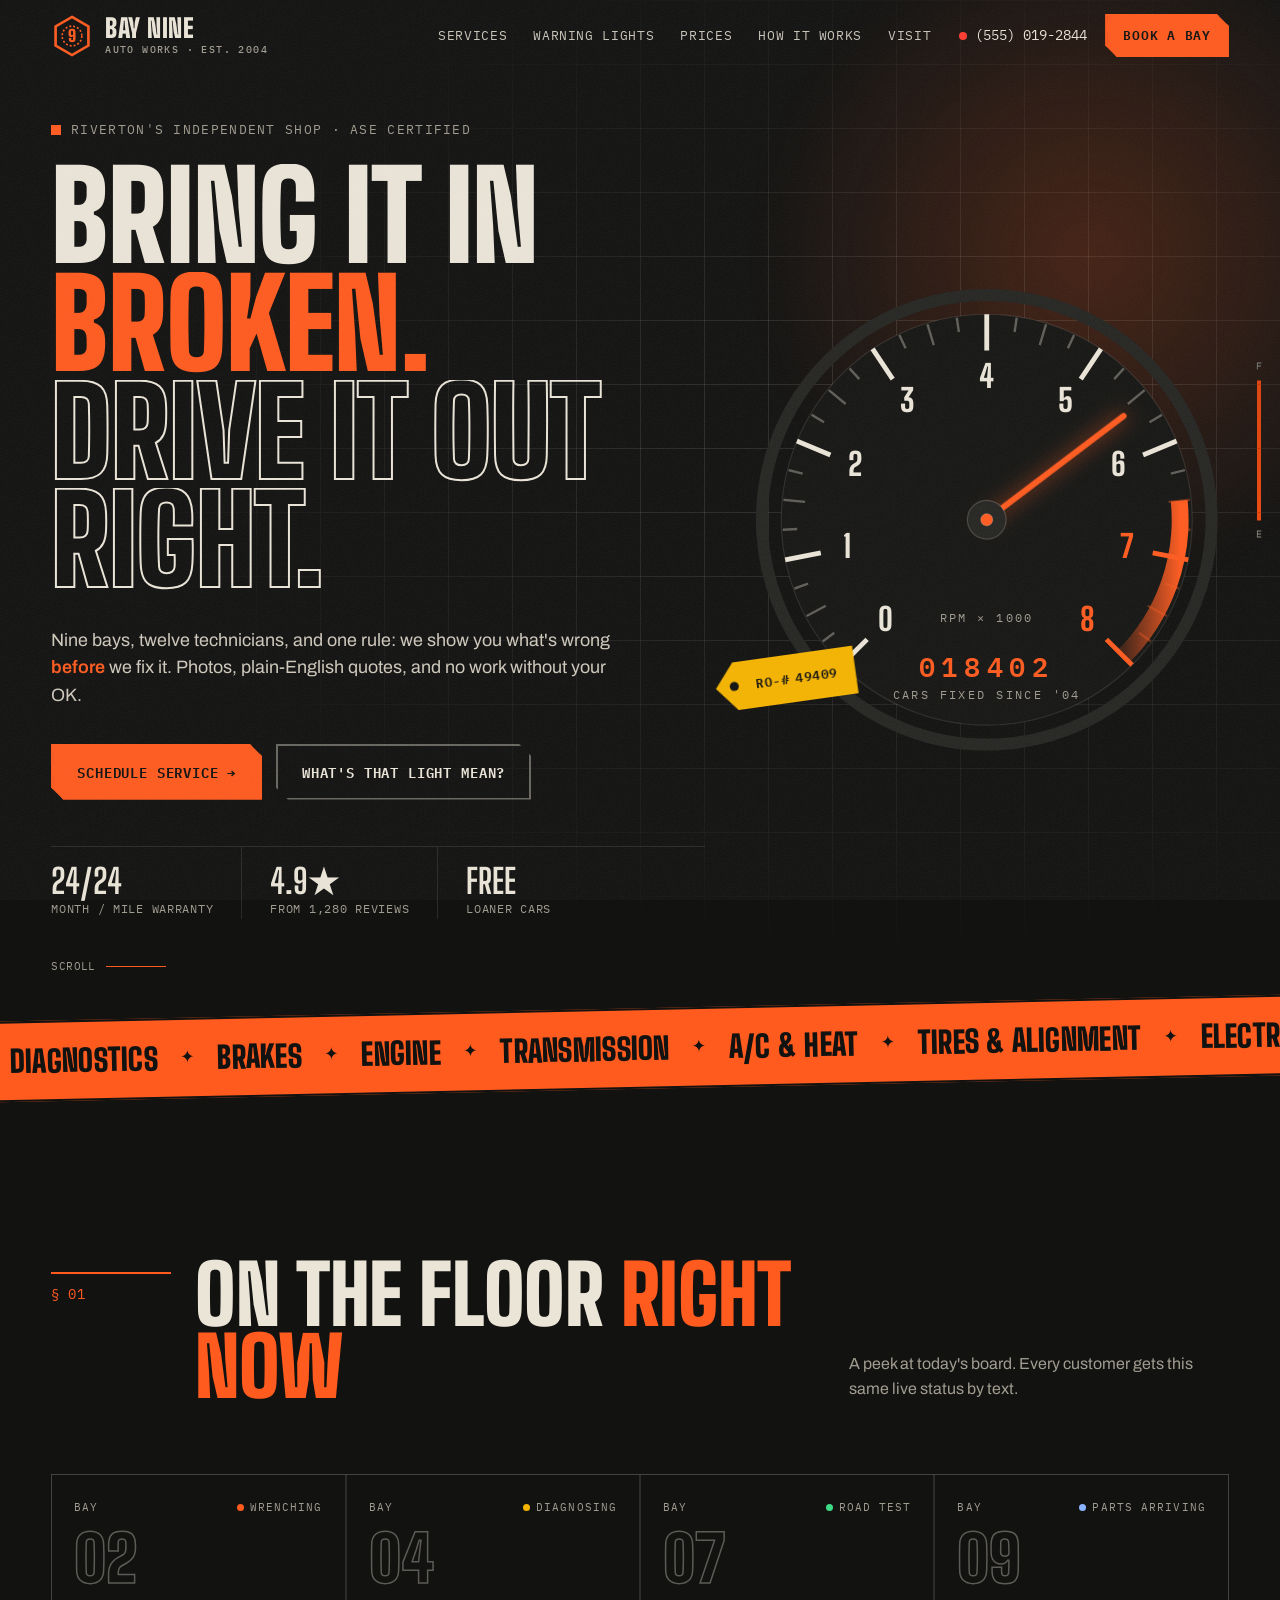
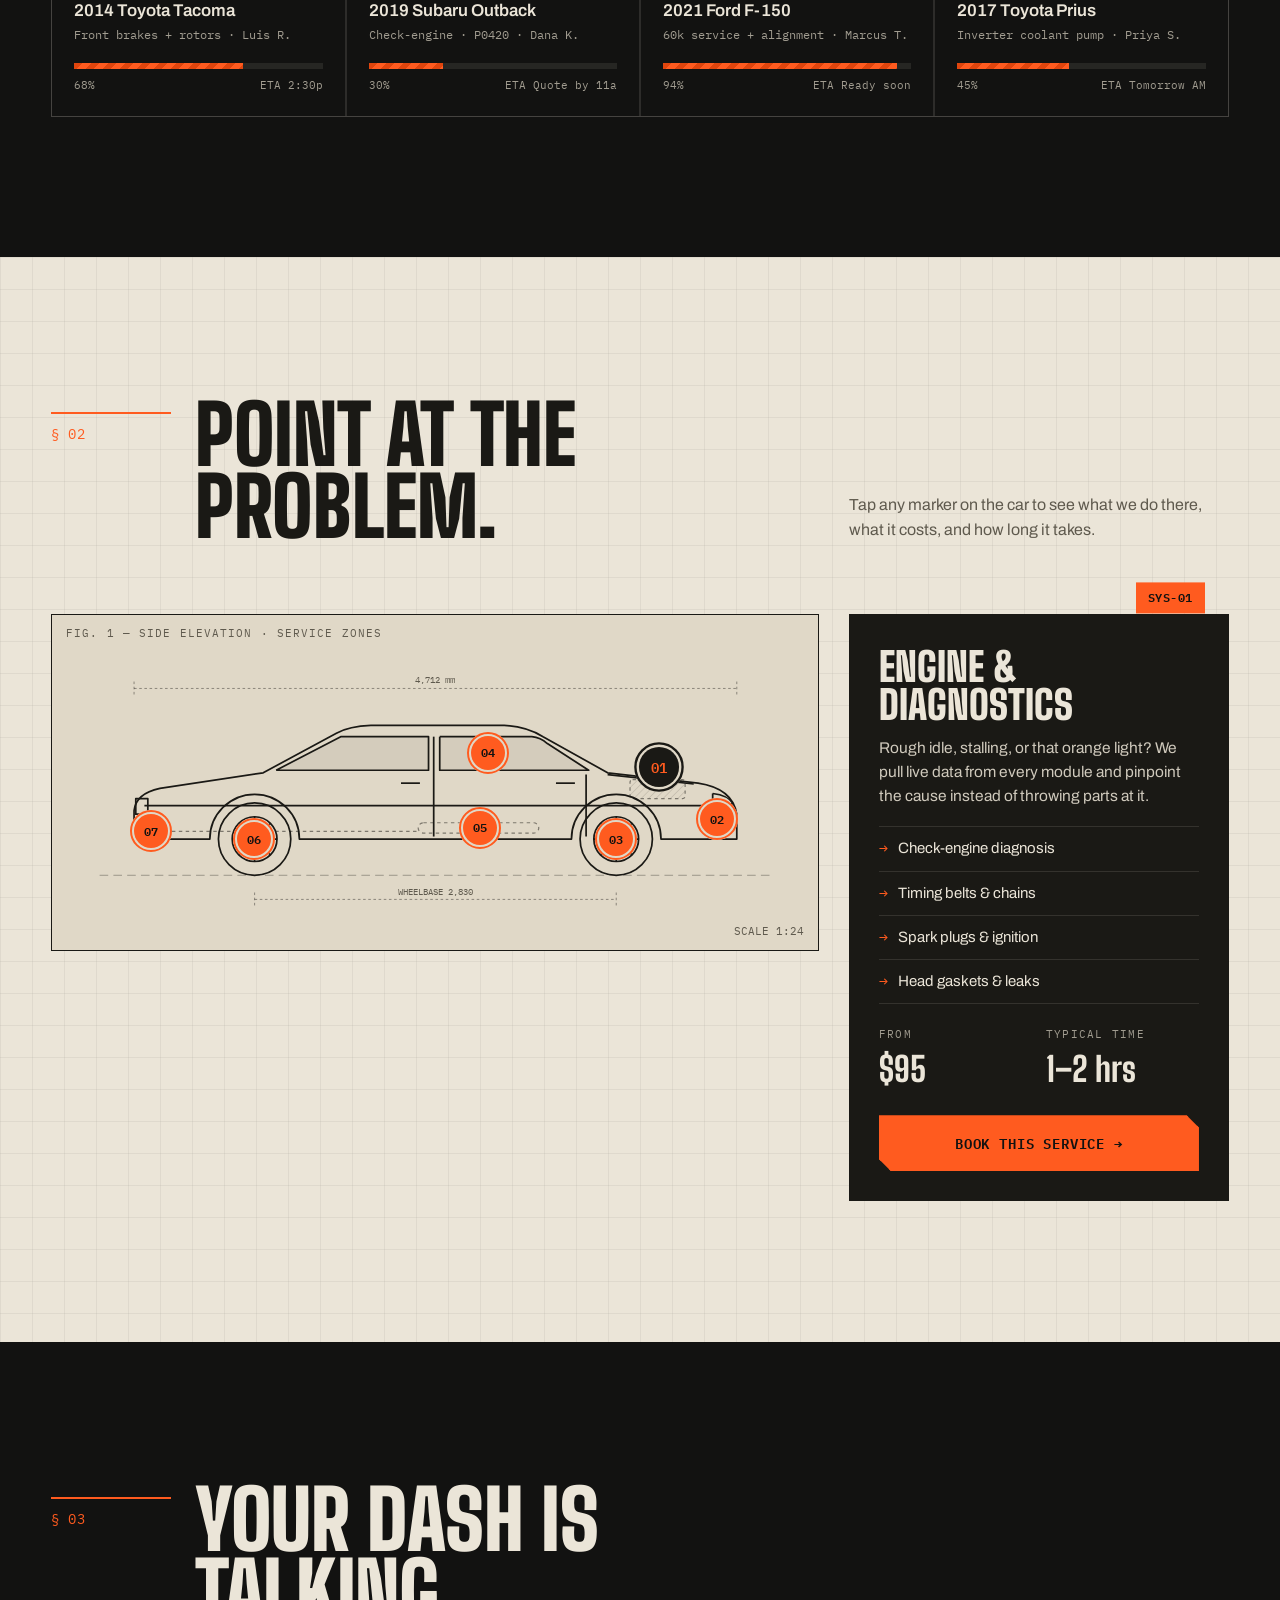
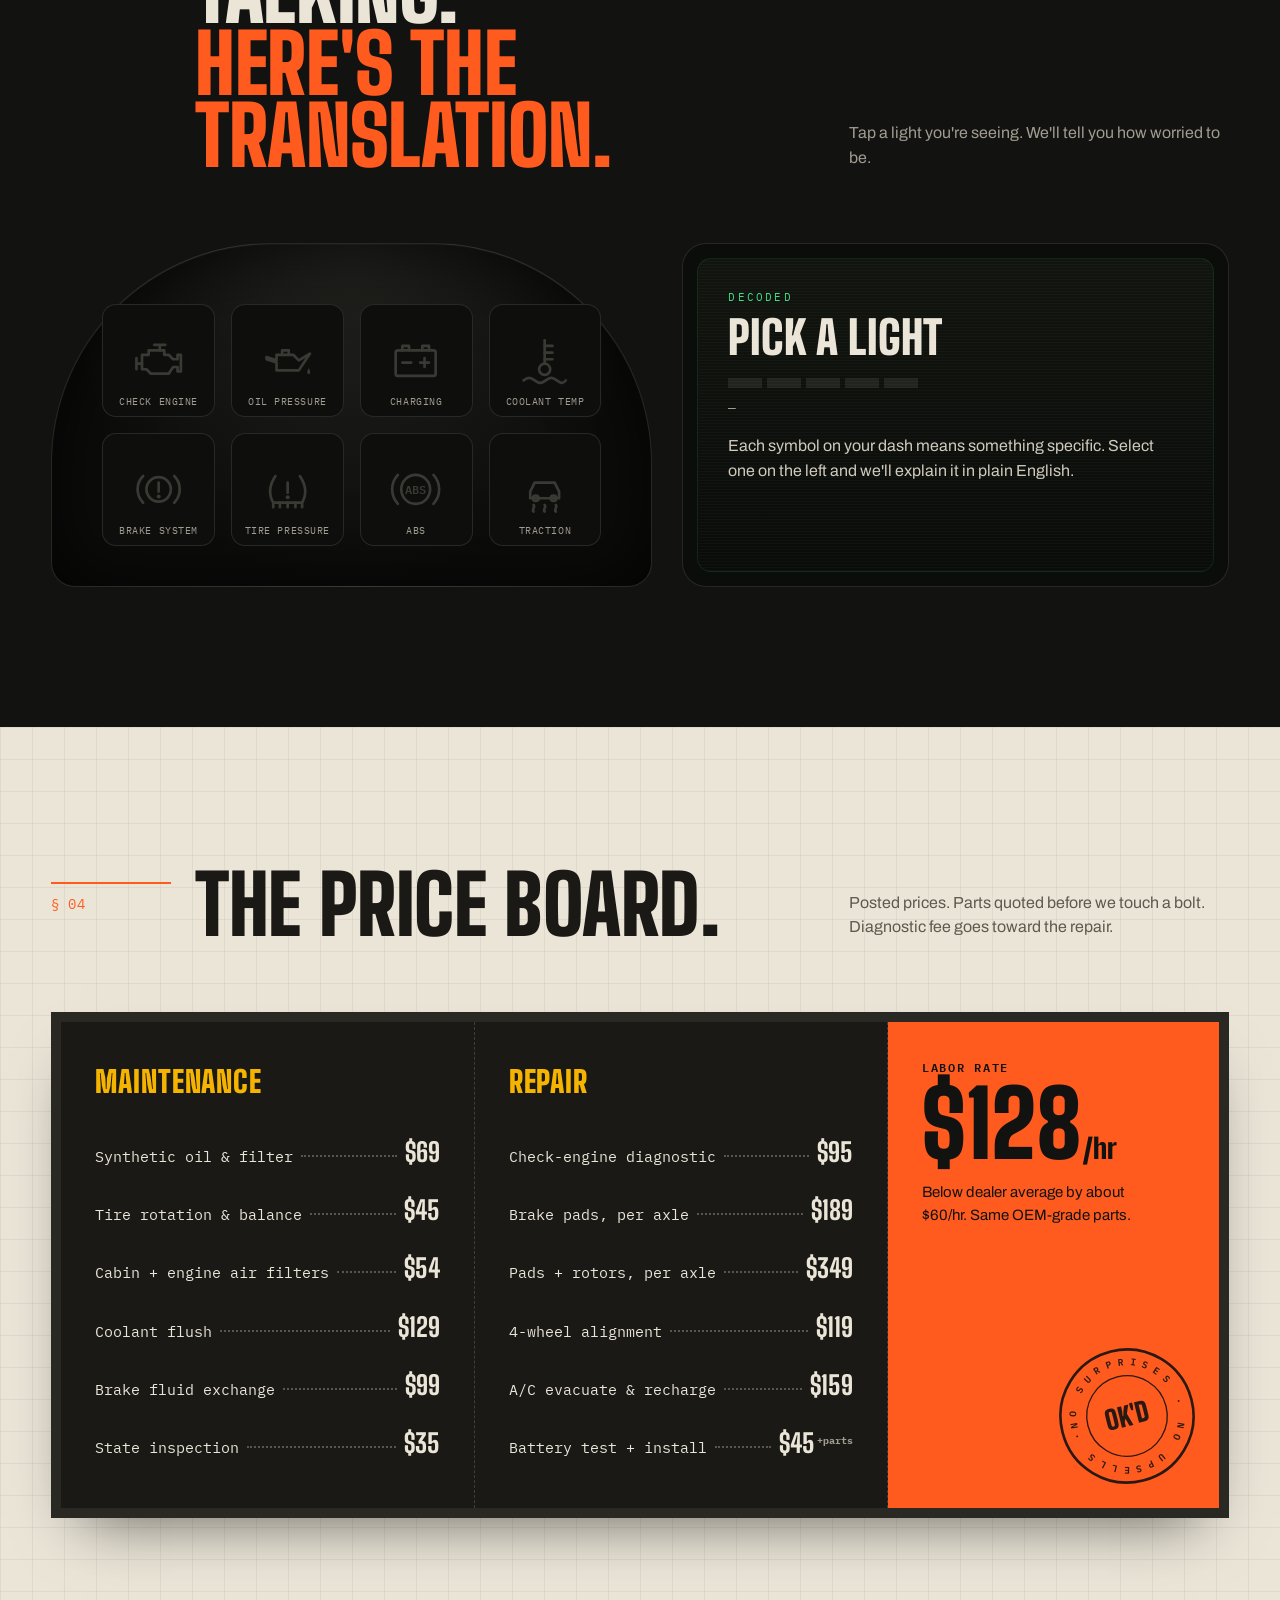
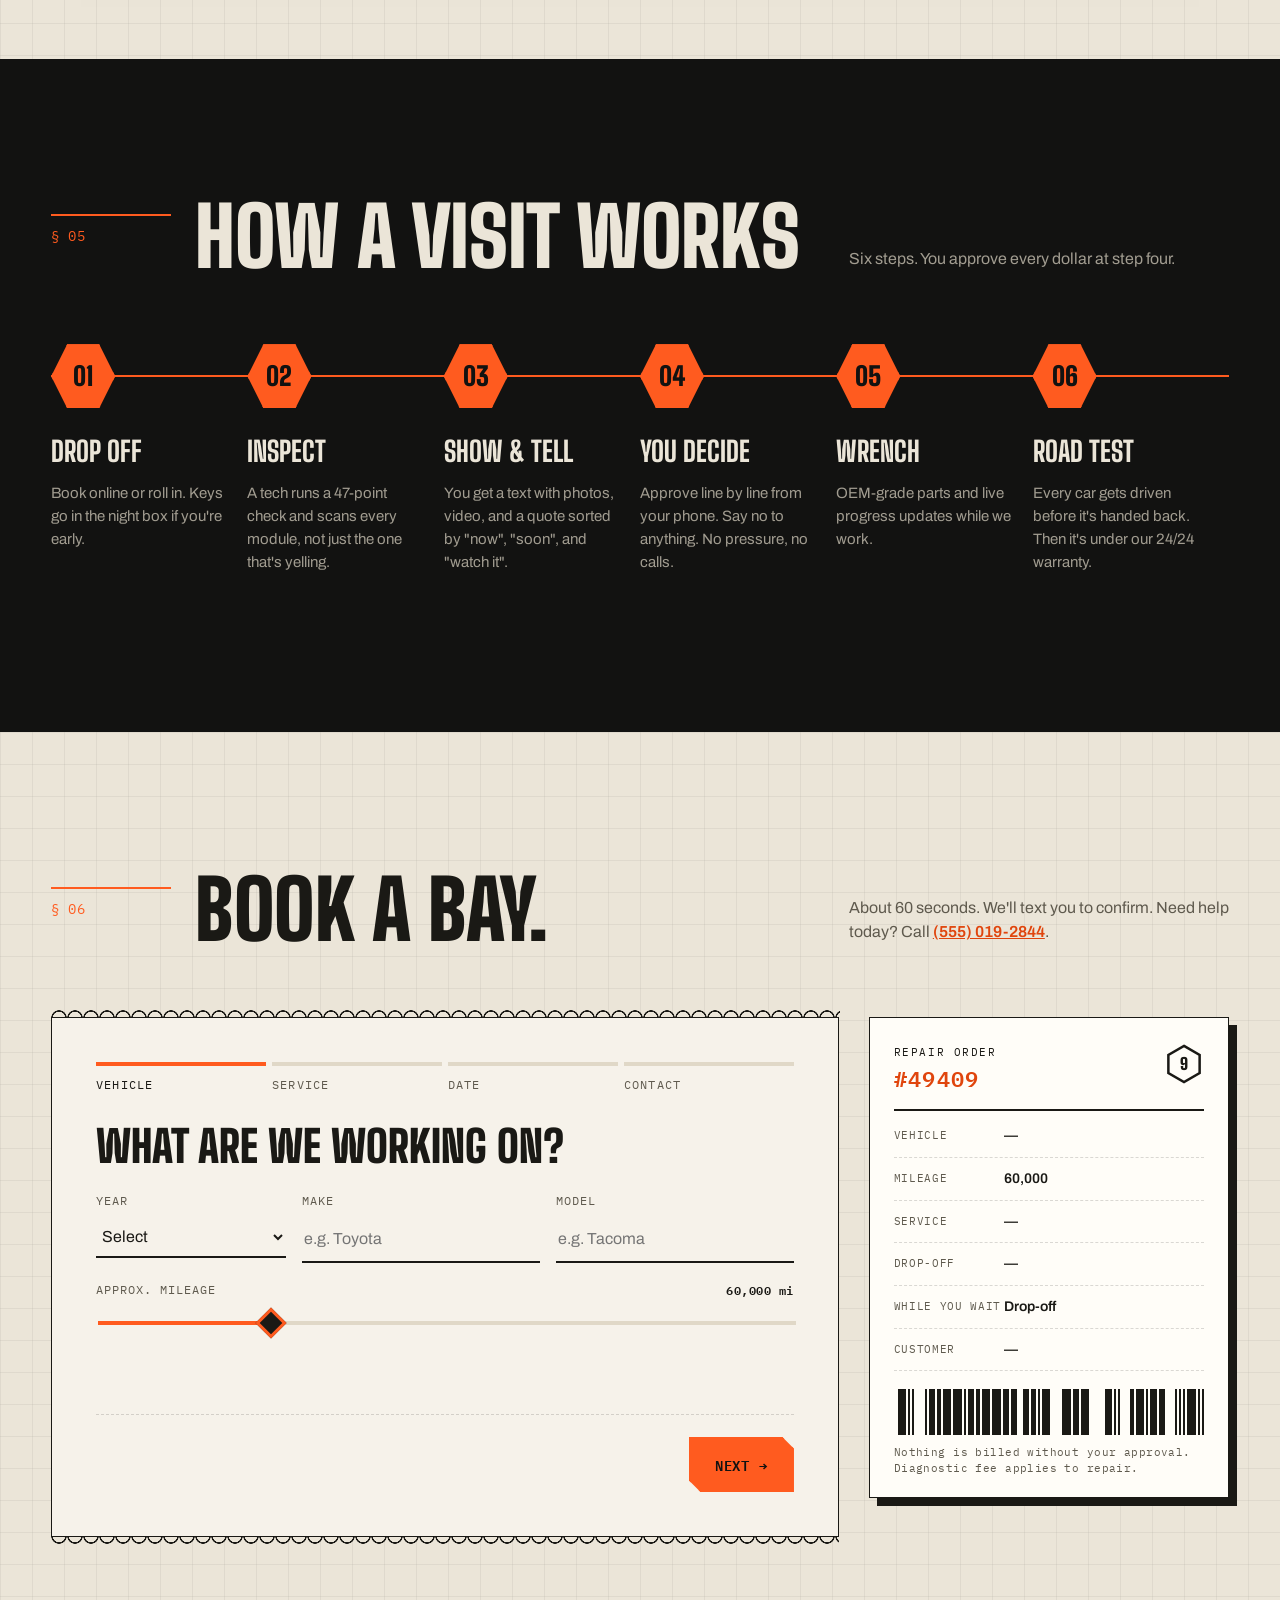
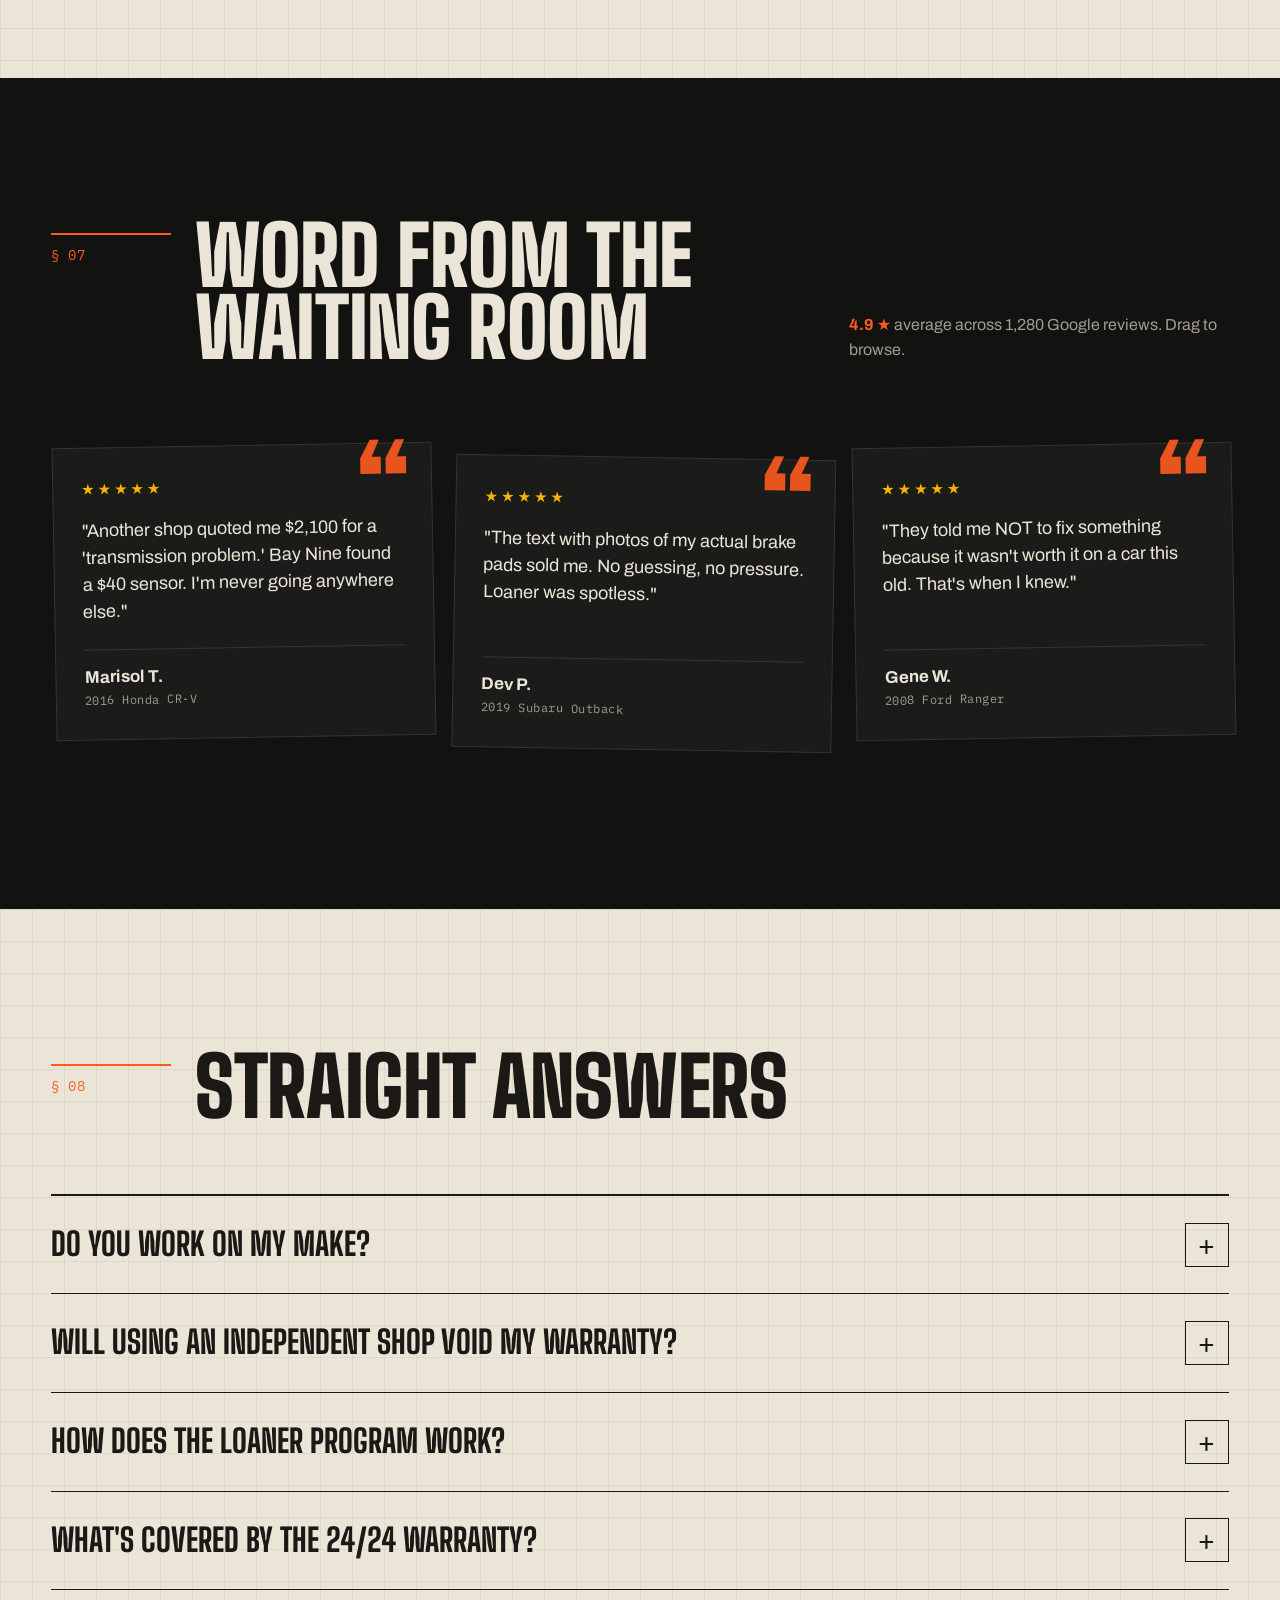
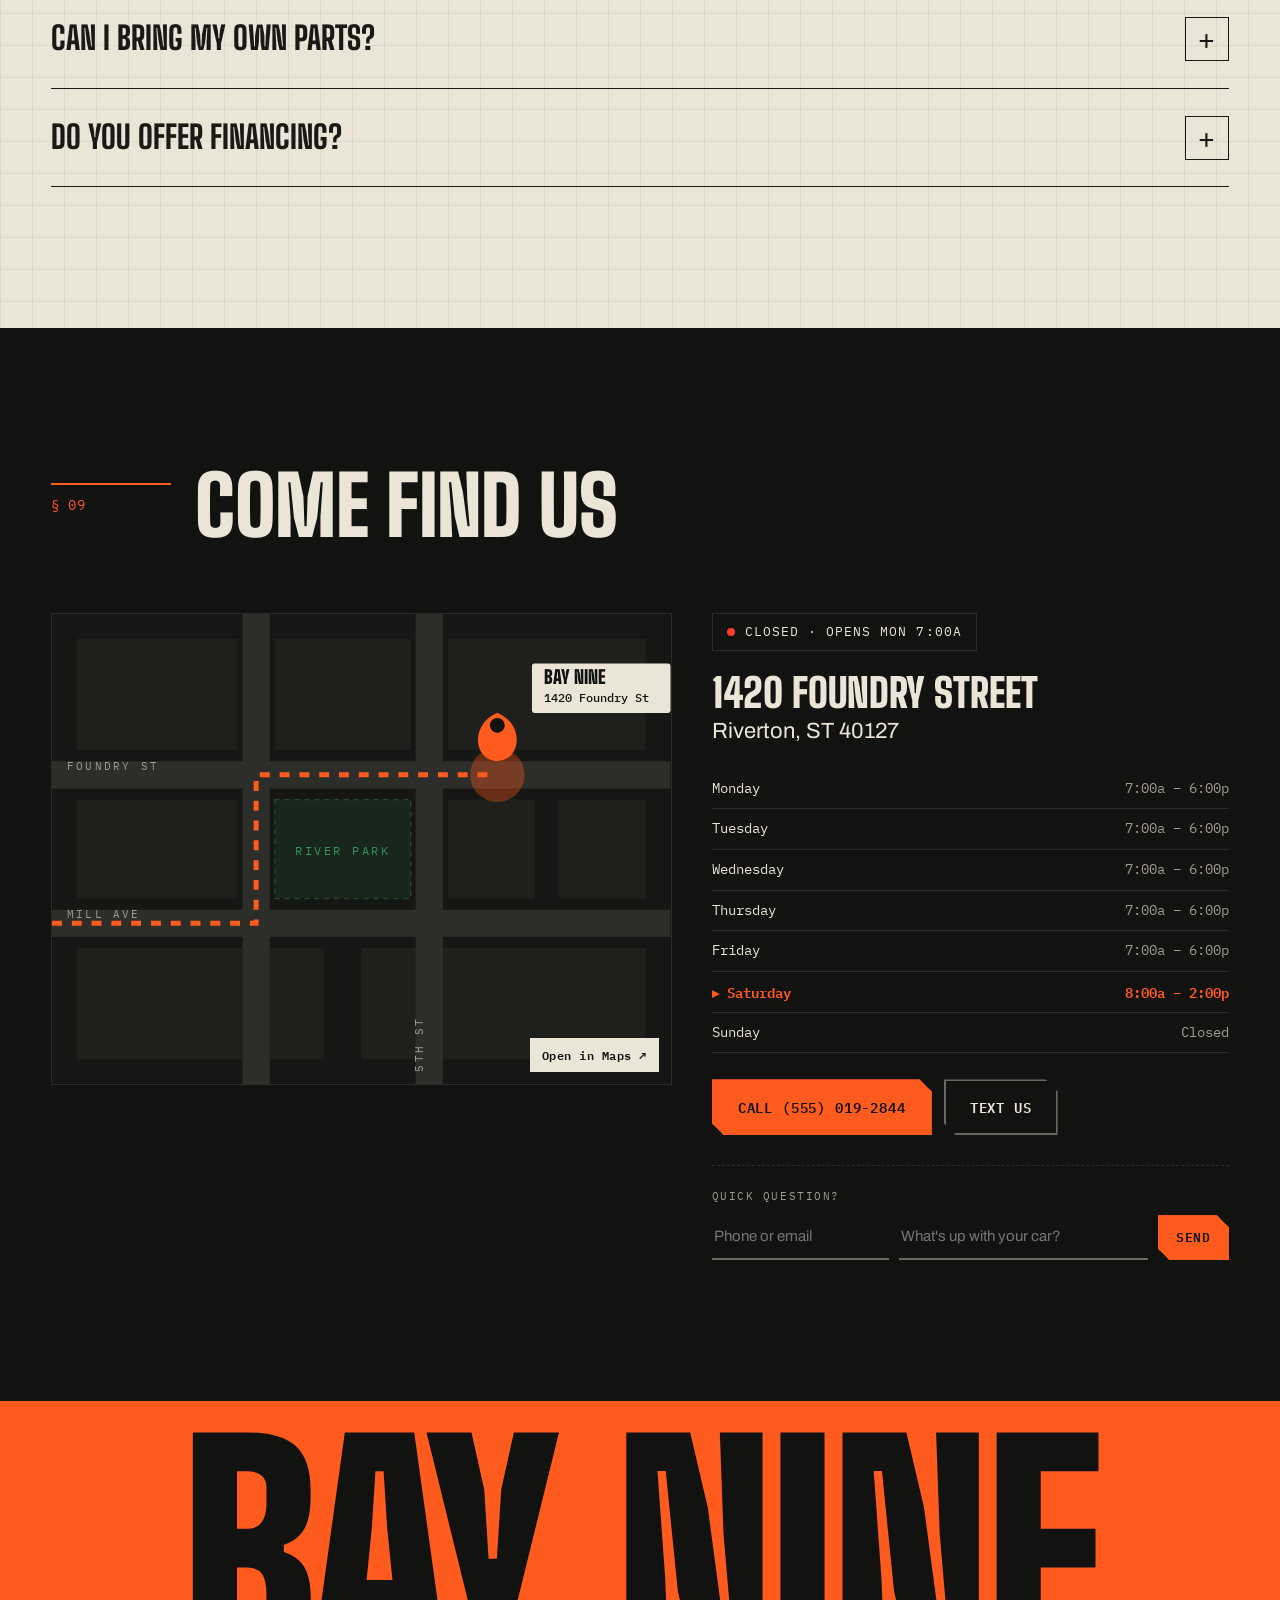
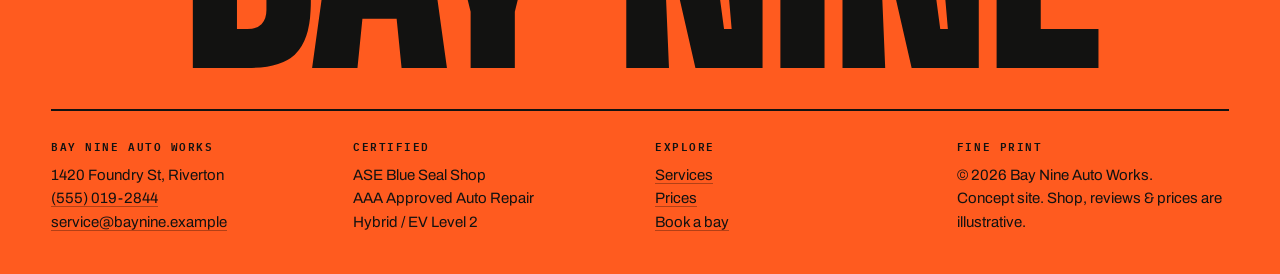
==== index.html @ 5b374200 "Build Bay Nine Auto Works concept site Single-page auto repair shop site with an animated tachometer" ====
<!doctype html>
<html lang="en">
<head>
  <meta charset="utf-8" />
  <meta name="viewport" content="width=device-width, initial-scale=1" />
  <title>Bay Nine Auto Works — Honest repair in Riverton</title>
  <meta name="description" content="Bay Nine Auto Works: independent, ASE-certified auto repair in Riverton. Diagnostics, brakes, engine, A/C, tires and more. Book online in under a minute." />
  <meta name="theme-color" content="#121211" />
  <link rel="icon" href="assets/favicon.svg" type="image/svg+xml" />
  <link rel="preconnect" href="https://fonts.googleapis.com" />
  <link rel="preconnect" href="https://fonts.gstatic.com" crossorigin />
  <link href="https://fonts.googleapis.com/css2?family=Big+Shoulders+Display:wght@500;700;800;900&family=IBM+Plex+Mono:wght@400;500;600&family=Archivo:wght@400;500;600;700&display=swap" rel="stylesheet" />
  <link rel="stylesheet" href="styles.css" />
</head>
<body>
  <a class="skip" href="#main">Skip to content</a>

  <!-- Scroll "fuel gauge" -->
  <div class="fuel" aria-hidden="true">
    <span class="fuel__f">F</span>
    <div class="fuel__track"><div class="fuel__fill"></div></div>
    <span class="fuel__e">E</span>
  </div>

  <!-- ============ HEADER ============ -->
  <header class="nav" id="top">
    <a href="#top" class="brand" aria-label="Bay Nine Auto Works home">
      <svg class="brand__nut" viewBox="0 0 64 64" aria-hidden="true">
        <polygon points="32,3 57,17.5 57,46.5 32,61 7,46.5 7,17.5" fill="none" stroke="currentColor" stroke-width="4"/>
        <circle cx="32" cy="32" r="15" fill="none" stroke="currentColor" stroke-width="2.5" stroke-dasharray="3 3"/>
        <text x="32" y="40.5" text-anchor="middle" font-family="Big Shoulders Display, sans-serif" font-weight="900" font-size="25" fill="currentColor">9</text>
      </svg>
      <span class="brand__word">Bay&nbsp;Nine<small>Auto Works · Est. 2004</small></span>
    </a>
    <nav class="nav__links" aria-label="Main">
      <a href="#services">Services</a>
      <a href="#decoder">Warning Lights</a>
      <a href="#prices">Prices</a>
      <a href="#process">How it works</a>
      <a href="#visit">Visit</a>
    </nav>
    <div class="nav__cta">
      <a class="nav__phone" href="tel:+15550192844"><span class="status-dot" data-open-dot></span>(555) 019-2844</a>
      <a class="btn btn--orange btn--sm" href="#book">Book a bay</a>
    </div>
    <button class="nav__burger" aria-label="Open menu" aria-expanded="false"><span></span><span></span></button>
  </header>

  <div class="drawer" hidden>
    <a href="#services">Services</a>
    <a href="#decoder">Warning Lights</a>
    <a href="#prices">Prices</a>
    <a href="#process">How it works</a>
    <a href="#reviews">Reviews</a>
    <a href="#visit">Visit</a>
    <a href="#book" class="drawer__book">Book a bay →</a>
  </div>

  <main id="main">
    <!-- ============ HERO ============ -->
    <section class="hero">
      <div class="hero__grid" aria-hidden="true"></div>
      <div class="hero__copy">
        <p class="eyebrow"><span class="blink"></span> Riverton's independent shop · ASE Certified</p>
        <h1 class="hero__title">
          <span class="line"><span class="word">Bring it in</span></span>
          <span class="line"><span class="word accent">broken.</span></span>
          <span class="line"><span class="word outline">Drive it out</span></span>
          <span class="line"><span class="word outline">right.</span></span>
        </h1>
        <p class="hero__lede">Nine bays, twelve technicians, and one rule: we show you what's wrong <em>before</em> we fix it. Photos, plain-English quotes, and no work without your OK.</p>
        <div class="hero__actions">
          <a href="#book" class="btn btn--orange">Schedule service <span class="btn__arrow">→</span></a>
          <a href="#decoder" class="btn btn--ghost">What's that light mean?</a>
        </div>
        <ul class="hero__creds">
          <li><strong>24/24</strong> month / mile warranty</li>
          <li><strong>4.9★</strong> from 1,280 reviews</li>
          <li><strong>Free</strong> loaner cars</li>
        </ul>
      </div>

      <div class="hero__gauge" aria-hidden="true">
        <svg viewBox="0 0 400 400" class="gauge">
          <defs>
            <linearGradient id="redzone" x1="0" x2="1">
              <stop offset="0" stop-color="#ff5b1f" stop-opacity=".2"/>
              <stop offset="1" stop-color="#ff5b1f"/>
            </linearGradient>
          </defs>
          <circle cx="200" cy="200" r="186" class="gauge__bezel"/>
          <circle cx="200" cy="200" r="170" class="gauge__face"/>
          <g class="gauge__ticks"></g>
          <path class="gauge__red" d=""/>
          <g class="gauge__nums"></g>
          <text x="200" y="285" text-anchor="middle" class="gauge__unit">RPM × 1000</text>
          <g class="gauge__needle">
            <line x1="200" y1="200" x2="200" y2="58"/>
            <circle cx="200" cy="200" r="16"/>
            <circle cx="200" cy="200" r="5" class="gauge__pin"/>
          </g>
          <text x="200" y="330" text-anchor="middle" class="gauge__odo" data-odo>000000</text>
          <text x="200" y="348" text-anchor="middle" class="gauge__unit">CARS FIXED SINCE '04</text>
        </svg>
        <div class="hero__tag">
          <span class="mono">RO-#</span><span class="mono" data-ro>48213</span>
          <span class="hero__tag-hole"></span>
        </div>
      </div>

      <div class="hero__scroll mono" aria-hidden="true">Scroll<span></span></div>
    </section>

    <!-- ============ TICKER ============ -->
    <div class="ticker" aria-hidden="true">
      <div class="ticker__track">
        <span>Diagnostics</span><i>✦</i><span>Brakes</span><i>✦</i><span>Engine</span><i>✦</i><span>Transmission</span><i>✦</i><span>A/C &amp; Heat</span><i>✦</i><span>Tires &amp; Alignment</span><i>✦</i><span>Electrical</span><i>✦</i><span>Hybrids &amp; EVs</span><i>✦</i><span>State Inspection</span><i>✦</i><span>Fleet</span><i>✦</i>
        <span>Diagnostics</span><i>✦</i><span>Brakes</span><i>✦</i><span>Engine</span><i>✦</i><span>Transmission</span><i>✦</i><span>A/C &amp; Heat</span><i>✦</i><span>Tires &amp; Alignment</span><i>✦</i><span>Electrical</span><i>✦</i><span>Hybrids &amp; EVs</span><i>✦</i><span>State Inspection</span><i>✦</i><span>Fleet</span><i>✦</i>
      </div>
    </div>

    <!-- ============ SHOP FLOOR (live bays) ============ -->
    <section class="floor section section--dark">
      <div class="section__head">
        <p class="section__num mono">§ 01</p>
        <h2 class="section__title">On the floor <span class="accent">right now</span></h2>
        <p class="section__note">A peek at today's board. Every customer gets this same live status by text.</p>
      </div>
      <div class="bays" data-bays></div>
    </section>

    <!-- ============ SERVICES / CAR EXPLORER ============ -->
    <section class="services section section--paper" id="services">
      <div class="section__head">
        <p class="section__num mono">§ 02</p>
        <h2 class="section__title">Point at the problem.</h2>
        <p class="section__note">Tap any marker on the car to see what we do there, what it costs, and how long it takes.</p>
      </div>

      <div class="explorer">
        <div class="explorer__stage">
          <svg class="car" viewBox="0 0 800 300" role="img" aria-label="Diagram of a car with service areas">
            <defs>
              <pattern id="hatch" width="6" height="6" patternUnits="userSpaceOnUse" patternTransform="rotate(45)">
                <line x1="0" y1="0" x2="0" y2="6" stroke="currentColor" stroke-width="1" opacity=".25"/>
              </pattern>
            </defs>
            <!-- dimension lines -->
            <g class="car__dims">
              <line x1="50" y1="40" x2="750" y2="40"/>
              <line x1="50" y1="32" x2="50" y2="48"/>
              <line x1="750" y1="32" x2="750" y2="48"/>
              <text x="400" y="34" text-anchor="middle">4,712 mm</text>
              <line x1="190" y1="285" x2="610" y2="285"/>
              <line x1="190" y1="277" x2="190" y2="293"/>
              <line x1="610" y1="277" x2="610" y2="293"/>
              <text x="400" y="280" text-anchor="middle">WHEELBASE 2,830</text>
            </g>
            <line class="car__ground" x1="10" y1="257" x2="790" y2="257"/>
            <g class="car__body draw">
              <path d="M50,215 L50,182 Q52,162 80,156 L200,138 L285,92 Q300,84 325,83 L480,83 Q505,84 525,96 L600,138 L705,150 Q745,156 750,186 L750,215 L662,215 A52,52 0 0 0 558,215 L242,215 A52,52 0 0 0 138,215 Z"/>
              <path d="M215,135 L290,96 L392,96 L392,135 Z" class="glass"/>
              <path d="M405,96 L512,96 Q522,97 530,104 L578,135 L405,135 Z" class="glass"/>
              <line x1="398" y1="96" x2="398" y2="212"/>
              <line x1="575" y1="140" x2="575" y2="212"/>
              <path d="M62,176 L745,176"/>
              <path d="M360,150 L382,150"/>
              <path d="M540,150 L562,150"/>
              <path d="M722,162 Q740,164 746,174 L722,174 Z"/>
              <rect x="52" y="168" width="14" height="18"/>
              <path d="M600,140 L700,151"/>
            </g>
            <g class="car__wheel draw" data-wheel>
              <circle cx="190" cy="215" r="42"/>
              <circle cx="190" cy="215" r="26"/>
              <circle cx="190" cy="215" r="7"/>
              <g class="spokes"><line x1="190" y1="189" x2="190" y2="241"/><line x1="164" y1="215" x2="216" y2="215"/><line x1="172" y1="197" x2="208" y2="233"/><line x1="208" y1="197" x2="172" y2="233"/></g>
            </g>
            <g class="car__wheel draw" data-wheel>
              <circle cx="610" cy="215" r="42"/>
              <circle cx="610" cy="215" r="26"/>
              <circle cx="610" cy="215" r="7"/>
              <g class="spokes"><line x1="610" y1="189" x2="610" y2="241"/><line x1="584" y1="215" x2="636" y2="215"/><line x1="592" y1="197" x2="628" y2="233"/><line x1="628" y1="197" x2="592" y2="233"/></g>
            </g>
            <!-- ghost internals -->
            <g class="car__ghost">
              <rect x="626" y="146" width="64" height="22" rx="3" fill="url(#hatch)"/>
              <rect x="380" y="196" width="140" height="12" rx="6"/>
              <path d="M70,206 L380,206"/>
            </g>
          </svg>
          <div class="hotspots" data-hotspots></div>
        </div>

        <aside class="explorer__panel" aria-live="polite">
          <div class="panel__tab mono" data-p-code>SYS-01</div>
          <h3 class="panel__title" data-p-title>Engine &amp; Diagnostics</h3>
          <p class="panel__desc" data-p-desc></p>
          <ul class="panel__list" data-p-list></ul>
          <div class="panel__meta">
            <div><span class="mono">FROM</span><strong data-p-price>$95</strong></div>
            <div><span class="mono">TYPICAL TIME</span><strong data-p-time>1–2 hrs</strong></div>
          </div>
          <button class="btn btn--orange btn--block" data-p-book>Book this service →</button>
        </aside>
      </div>
    </section>

    <!-- ============ WARNING LIGHT DECODER ============ -->
    <section class="decoder section section--dark" id="decoder">
      <div class="section__head">
        <p class="section__num mono">§ 03</p>
        <h2 class="section__title">Your dash is talking.<br/><span class="accent">Here's the translation.</span></h2>
        <p class="section__note">Tap a light you're seeing. We'll tell you how worried to be.</p>
      </div>

      <div class="dash">
        <div class="dash__cluster" role="tablist" aria-label="Dashboard warning lights" data-lights></div>
        <div class="dash__readout">
          <div class="readout__screen">
            <p class="mono readout__label">DECODED</p>
            <h3 class="readout__title" data-l-title>Pick a light</h3>
            <div class="severity" data-l-sev>
              <span></span><span></span><span></span><span></span><span></span>
            </div>
            <p class="readout__verdict mono" data-l-verdict>—</p>
            <p class="readout__body" data-l-body>Each symbol on your dash means something specific. Select one on the left and we'll explain it in plain English.</p>
            <a href="#book" class="btn btn--orange btn--sm" data-l-cta hidden>Get it checked →</a>
          </div>
        </div>
      </div>
    </section>

    <!-- ============ PRICE BOARD ============ -->
    <section class="prices section section--paper" id="prices">
      <div class="section__head">
        <p class="section__num mono">§ 04</p>
        <h2 class="section__title">The price board.</h2>
        <p class="section__note">Posted prices. Parts quoted before we touch a bolt. Diagnostic fee goes toward the repair.</p>
      </div>

      <div class="board">
        <div class="board__col">
          <h3 class="board__heading">Maintenance</h3>
          <dl>
            <div><dt>Synthetic oil &amp; filter</dt><dd>$69</dd></div>
            <div><dt>Tire rotation &amp; balance</dt><dd>$45</dd></div>
            <div><dt>Cabin + engine air filters</dt><dd>$54</dd></div>
            <div><dt>Coolant flush</dt><dd>$129</dd></div>
            <div><dt>Brake fluid exchange</dt><dd>$99</dd></div>
            <div><dt>State inspection</dt><dd>$35</dd></div>
          </dl>
        </div>
        <div class="board__col">
          <h3 class="board__heading">Repair</h3>
          <dl>
            <div><dt>Check-engine diagnostic</dt><dd>$95</dd></div>
            <div><dt>Brake pads, per axle</dt><dd>$189</dd></div>
            <div><dt>Pads + rotors, per axle</dt><dd>$349</dd></div>
            <div><dt>4-wheel alignment</dt><dd>$119</dd></div>
            <div><dt>A/C evacuate &amp; recharge</dt><dd>$159</dd></div>
            <div><dt>Battery test + install</dt><dd>$45<sup>+parts</sup></dd></div>
          </dl>
        </div>
        <div class="board__note">
          <p class="mono">LABOR RATE</p>
          <p class="board__big">$128<small>/hr</small></p>
          <p>Below dealer average by about $60/hr. Same OEM-grade parts.</p>
          <svg class="stamp" viewBox="0 0 160 160" aria-hidden="true">
            <defs><path id="circ" d="M80,80 m-58,0 a58,58 0 1,1 116,0 a58,58 0 1,1 -116,0"/></defs>
            <circle cx="80" cy="80" r="76" fill="none" stroke="currentColor" stroke-width="3"/>
            <circle cx="80" cy="80" r="46" fill="none" stroke="currentColor" stroke-width="1.5"/>
            <g class="stamp__ring"><text font-family="IBM Plex Mono, monospace" font-size="11" font-weight="600" letter-spacing="1.6" fill="currentColor"><textPath href="#circ" textLength="360">NO SURPRISES · NO UPSELLS · </textPath></text></g>
            <text x="80" y="91" text-anchor="middle" font-family="Big Shoulders Display, sans-serif" font-weight="900" font-size="30" fill="currentColor">OK'D</text>
          </svg>
        </div>
      </div>
    </section>

    <!-- ============ PROCESS ============ -->
    <section class="process section section--dark" id="process">
      <div class="section__head">
        <p class="section__num mono">§ 05</p>
        <h2 class="section__title">How a visit works</h2>
        <p class="section__note">Six steps. You approve every dollar at step four.</p>
      </div>
      <ol class="steps">
        <li class="step"><span class="step__n">01</span><h3>Drop off</h3><p>Book online or roll in. Keys go in the night box if you're early.</p></li>
        <li class="step"><span class="step__n">02</span><h3>Inspect</h3><p>A tech runs a 47-point check and scans every module, not just the one that's yelling.</p></li>
        <li class="step"><span class="step__n">03</span><h3>Show &amp; tell</h3><p>You get a text with photos, video, and a quote sorted by "now", "soon", and "watch it".</p></li>
        <li class="step"><span class="step__n">04</span><h3>You decide</h3><p>Approve line by line from your phone. Say no to anything. No pressure, no calls.</p></li>
        <li class="step"><span class="step__n">05</span><h3>Wrench</h3><p>OEM-grade parts and live progress updates while we work.</p></li>
        <li class="step"><span class="step__n">06</span><h3>Road test</h3><p>Every car gets driven before it's handed back. Then it's under our 24/24 warranty.</p></li>
      </ol>
    </section>

    <!-- ============ BOOKING ============ -->
    <section class="book section section--paper" id="book">
      <div class="section__head">
        <p class="section__num mono">§ 06</p>
        <h2 class="section__title">Book a bay.</h2>
        <p class="section__note">About 60 seconds. We'll text you to confirm. Need help today? Call <a href="tel:+15550192844">(555) 019-2844</a>.</p>
      </div>

      <div class="booking">
        <form class="ticket" novalidate data-form>
          <div class="ticket__progress" aria-hidden="true">
            <span class="is-active">Vehicle</span><span>Service</span><span>Date</span><span>Contact</span>
          </div>

          <!-- STEP 1 -->
          <fieldset class="step-pane is-active" data-step="0">
            <legend>What are we working on?</legend>
            <div class="row row--3">
              <label class="field"><span>Year</span>
                <select name="year" required data-years><option value="">Select</option></select>
              </label>
              <label class="field"><span>Make</span>
                <input name="make" list="makes" placeholder="e.g. Toyota" required autocomplete="off"/>
                <datalist id="makes">
                  <option>Acura</option><option>Audi</option><option>BMW</option><option>Chevrolet</option><option>Dodge</option><option>Ford</option><option>GMC</option><option>Honda</option><option>Hyundai</option><option>Jeep</option><option>Kia</option><option>Lexus</option><option>Mazda</option><option>Mercedes-Benz</option><option>Nissan</option><option>Ram</option><option>Subaru</option><option>Tesla</option><option>Toyota</option><option>Volkswagen</option><option>Volvo</option>
                </datalist>
              </label>
              <label class="field"><span>Model</span>
                <input name="model" placeholder="e.g. Tacoma" required/>
              </label>
            </div>
            <label class="field"><span>Approx. mileage <em class="mono" data-miles-out>60,000 mi</em></span>
              <input type="range" name="miles" min="0" max="250000" step="5000" value="60000" data-miles/>
            </label>
          </fieldset>

          <!-- STEP 2 -->
          <fieldset class="step-pane" data-step="1">
            <legend>What does it need?</legend>
            <div class="chips" data-chips>
              <label><input type="checkbox" name="svc" value="Oil change"/><span>Oil change</span></label>
              <label><input type="checkbox" name="svc" value="Check-engine light"/><span>Check-engine light</span></label>
              <label><input type="checkbox" name="svc" value="Brakes"/><span>Brakes</span></label>
              <label><input type="checkbox" name="svc" value="Tires & alignment"/><span>Tires &amp; alignment</span></label>
              <label><input type="checkbox" name="svc" value="A/C & heat"/><span>A/C &amp; heat</span></label>
              <label><input type="checkbox" name="svc" value="Battery & electrical"/><span>Battery &amp; electrical</span></label>
              <label><input type="checkbox" name="svc" value="Transmission"/><span>Transmission</span></label>
              <label><input type="checkbox" name="svc" value="Exhaust"/><span>Exhaust</span></label>
              <label><input type="checkbox" name="svc" value="State inspection"/><span>State inspection</span></label>
              <label><input type="checkbox" name="svc" value="Something's off"/><span>Not sure, something's off</span></label>
            </div>
            <label class="field"><span>Describe it (noises, smells, when it happens)</span>
              <textarea name="notes" rows="3" placeholder="Grinding noise from front left when braking, mostly in the morning…"></textarea>
            </label>
          </fieldset>

          <!-- STEP 3 -->
          <fieldset class="step-pane" data-step="2">
            <legend>Pick a drop-off time</legend>
            <div class="sched">
              <div class="cal">
                <div class="cal__head">
                  <button type="button" class="cal__nav" data-cal-prev aria-label="Previous month">‹</button>
                  <strong data-cal-label></strong>
                  <button type="button" class="cal__nav" data-cal-next aria-label="Next month">›</button>
                </div>
                <div class="cal__dow mono"><span>S</span><span>M</span><span>T</span><span>W</span><span>T</span><span>F</span><span>S</span></div>
                <div class="cal__grid" data-cal-grid></div>
              </div>
              <div class="slots">
                <p class="mono slots__label" data-slot-label>Select a date</p>
                <div class="slots__grid" data-slots></div>
                <div class="toggle-row">
                  <label class="toggle"><input type="radio" name="stay" value="Waiting" /><span>I'll wait (lounge + Wi-Fi)</span></label>
                  <label class="toggle"><input type="radio" name="stay" value="Drop-off" checked /><span>Drop-off</span></label>
                  <label class="toggle"><input type="radio" name="stay" value="Loaner" /><span>Need a loaner</span></label>
                </div>
              </div>
            </div>
          </fieldset>

          <!-- STEP 4 -->
          <fieldset class="step-pane" data-step="3">
            <legend>Where do we send updates?</legend>
            <div class="row row--2">
              <label class="field"><span>Full name</span><input name="name" required autocomplete="name"/></label>
              <label class="field"><span>Mobile</span><input name="phone" type="tel" required autocomplete="tel" placeholder="(555) 555-5555"/></label>
            </div>
            <label class="field"><span>Email <em>(optional)</em></span><input name="email" type="email" autocomplete="email"/></label>
            <label class="check"><input type="checkbox" name="sms" checked/> <span>Text me photos, quotes &amp; status updates</span></label>
          </fieldset>

          <p class="form-error" role="alert" data-error></p>

          <div class="ticket__nav">
            <button type="button" class="btn btn--ghost-dark" data-back hidden>← Back</button>
            <button type="button" class="btn btn--orange" data-next>Next →</button>
            <button type="submit" class="btn btn--orange" data-submit hidden>Reserve my bay ✓</button>
          </div>

          <!-- SUCCESS -->
          <div class="done" data-done hidden>
            <div class="done__stamp">Scheduled</div>
            <h3>You're on the board.</h3>
            <p data-done-msg></p>
            <button type="button" class="btn btn--ghost-dark" data-reset>Book another vehicle</button>
          </div>
        </form>

        <!-- live repair order -->
        <aside class="ro" aria-label="Repair order summary">
          <div class="ro__head">
            <div>
              <p class="mono">REPAIR ORDER</p>
              <p class="ro__num mono" data-ro-num>#—</p>
            </div>
            <svg viewBox="0 0 64 64" class="ro__logo" aria-hidden="true"><polygon points="32,3 57,17.5 57,46.5 32,61 7,46.5 7,17.5" fill="none" stroke="currentColor" stroke-width="4"/><text x="32" y="41" text-anchor="middle" font-family="Big Shoulders Display, sans-serif" font-weight="900" font-size="26" fill="currentColor">9</text></svg>
          </div>
          <dl class="ro__rows">
            <div><dt>Vehicle</dt><dd data-ro-vehicle>—</dd></div>
            <div><dt>Mileage</dt><dd data-ro-miles>60,000</dd></div>
            <div><dt>Service</dt><dd data-ro-svc>—</dd></div>
            <div><dt>Drop-off</dt><dd data-ro-date>—</dd></div>
            <div><dt>While you wait</dt><dd data-ro-stay>Drop-off</dd></div>
            <div><dt>Customer</dt><dd data-ro-name>—</dd></div>
          </dl>
          <div class="ro__barcode" aria-hidden="true" data-barcode></div>
          <p class="ro__fine mono">Nothing is billed without your approval. Diagnostic fee applies to repair.</p>
        </aside>
      </div>
    </section>

    <!-- ============ REVIEWS ============ -->
    <section class="reviews section section--dark" id="reviews">
      <div class="section__head">
        <p class="section__num mono">§ 07</p>
        <h2 class="section__title">Word from the waiting room</h2>
        <p class="section__note"><strong class="accent">4.9 ★</strong> average across 1,280 Google reviews. Drag to browse.</p>
      </div>
      <div class="reel" data-reel>
        <figure class="card"><div class="stars">★★★★★</div><blockquote>"Another shop quoted me $2,100 for a 'transmission problem.' Bay Nine found a $40 sensor. I'm never going anywhere else."</blockquote><figcaption><strong>Marisol T.</strong><span class="mono">2016 Honda CR-V</span></figcaption></figure>
        <figure class="card"><div class="stars">★★★★★</div><blockquote>"The text with photos of my actual brake pads sold me. No guessing, no pressure. Loaner was spotless."</blockquote><figcaption><strong>Dev P.</strong><span class="mono">2019 Subaru Outback</span></figcaption></figure>
        <figure class="card"><div class="stars">★★★★★</div><blockquote>"They told me NOT to fix something because it wasn't worth it on a car this old. That's when I knew."</blockquote><figcaption><strong>Gene W.</strong><span class="mono">2008 Ford Ranger</span></figcaption></figure>
        <figure class="card"><div class="stars">★★★★★</div><blockquote>"Booked online at 11pm, dropped it at 7am, picked up by lunch. A/C is blowing ice."</blockquote><figcaption><strong>Aisha K.</strong><span class="mono">2014 Toyota Camry</span></figcaption></figure>
        <figure class="card"><div class="stars">★★★★★</div><blockquote>"We run 14 vans through them. Fleet billing is easy and turnaround beats the dealer by days."</blockquote><figcaption><strong>Rob L.</strong><span class="mono">Fleet · Ridgeway Plumbing</span></figcaption></figure>
        <figure class="card"><div class="stars">★★★★★</div><blockquote>"One of the only indie shops around here that actually knows hybrids. Fixed my inverter coolant pump right the first time."</blockquote><figcaption><strong>Hannah O.</strong><span class="mono">2017 Prius</span></figcaption></figure>
      </div>
    </section>

    <!-- ============ FAQ ============ -->
    <section class="faq section section--paper">
      <div class="section__head">
        <p class="section__num mono">§ 08</p>
        <h2 class="section__title">Straight answers</h2>
      </div>
      <div class="faq__list">
        <details><summary>Do you work on my make?</summary><p>Almost certainly. We service all domestic, Asian, and European makes, plus hybrids and most EVs. We have factory-level scan tools for Toyota, Honda, Ford, GM, Stellantis, VW/Audi, BMW, and Mercedes.</p></details>
        <details><summary>Will using an independent shop void my warranty?</summary><p>No. Federal law (Magnuson-Moss) protects your right to have maintenance done anywhere. We use OEM-spec fluids and parts and log everything, so your records stay clean.</p></details>
        <details><summary>How does the loaner program work?</summary><p>For jobs that run over 4 hours, a loaner is free. You just need a valid license and insurance. Reserve one when you book, since the fleet is first-come.</p></details>
        <details><summary>What's covered by the 24/24 warranty?</summary><p>Parts and labor on every repair for 24 months or 24,000 miles, whichever comes first. It's honored at 30,000+ partner shops nationwide if you're on the road.</p></details>
        <details><summary>Can I bring my own parts?</summary><p>Sometimes. We'll install customer-supplied parts on a case-by-case basis, but we can't warranty the part itself, only our labor.</p></details>
        <details><summary>Do you offer financing?</summary><p>Yes. 6 months no-interest financing on repairs over $500, with approval in about two minutes at the counter or by text.</p></details>
      </div>
    </section>

    <!-- ============ VISIT ============ -->
    <section class="visit section section--dark" id="visit">
      <div class="section__head">
        <p class="section__num mono">§ 09</p>
        <h2 class="section__title">Come find us</h2>
      </div>
      <div class="visit__grid">
        <div class="map">
          <svg viewBox="0 0 500 380" aria-label="Map showing Bay Nine at 1420 Foundry Street" role="img">
            <rect width="500" height="380" class="map__bg"/>
            <g class="map__blocks">
              <rect x="20" y="20" width="130" height="90"/><rect x="180" y="20" width="110" height="90"/><rect x="320" y="20" width="160" height="90"/>
              <rect x="20" y="150" width="130" height="80"/><rect x="320" y="150" width="70" height="80"/><rect x="410" y="150" width="70" height="80"/>
              <rect x="20" y="270" width="200" height="90"/><rect x="250" y="270" width="230" height="90"/>
            </g>
            <rect x="180" y="150" width="110" height="80" class="map__park"/>
            <text x="235" y="195" text-anchor="middle" class="map__label">RIVER PARK</text>
            <g class="map__roads">
              <line x1="0" y1="130" x2="500" y2="130"/><line x1="0" y1="250" x2="500" y2="250"/>
              <line x1="165" y1="0" x2="165" y2="380"/><line x1="305" y1="0" x2="305" y2="380"/>
            </g>
            <text x="12" y="126" class="map__street">FOUNDRY ST</text>
            <text x="12" y="246" class="map__street">MILL AVE</text>
            <text x="300" y="370" class="map__street" transform="rotate(-90 300 370)">5TH ST</text>
            <path class="map__route" d="M0,250 L165,250 L165,130 L360,130"/>
            <g class="map__pin" transform="translate(360 130)">
              <circle r="22" class="map__pulse"/>
              <path d="M0,-4 C-14,-4 -18,-26 0,-34 C18,-26 14,-4 0,-4 Z" transform="translate(0 -6) scale(1.3)"/>
              <circle cy="-40" r="6" class="map__pin-dot"/>
            </g>
            <g class="map__callout" transform="translate(388 40)">
              <rect width="112" height="40" rx="2"/>
              <text x="10" y="17">BAY NINE</text>
              <text x="10" y="31" class="small">1420 Foundry St</text>
            </g>
          </svg>
          <a class="map__link mono" href="https://maps.google.com/?q=1420+Foundry+St" target="_blank" rel="noopener">Open in Maps ↗</a>
        </div>

        <div class="visit__info">
          <div class="open-badge" data-open-badge><span class="status-dot" data-open-dot></span><span data-open-text>Checking hours…</span></div>
          <address>
            <strong>1420 Foundry Street</strong><br/>Riverton, ST 40127
          </address>
          <table class="hours" data-hours>
            <tr data-day="1"><th>Monday</th><td>7:00a – 6:00p</td></tr>
            <tr data-day="2"><th>Tuesday</th><td>7:00a – 6:00p</td></tr>
            <tr data-day="3"><th>Wednesday</th><td>7:00a – 6:00p</td></tr>
            <tr data-day="4"><th>Thursday</th><td>7:00a – 6:00p</td></tr>
            <tr data-day="5"><th>Friday</th><td>7:00a – 6:00p</td></tr>
            <tr data-day="6"><th>Saturday</th><td>8:00a – 2:00p</td></tr>
            <tr data-day="0"><th>Sunday</th><td>Closed</td></tr>
          </table>
          <div class="visit__btns">
            <a class="btn btn--orange" href="tel:+15550192844">Call (555) 019-2844</a>
            <a class="btn btn--ghost" href="sms:+15550192844">Text us</a>
          </div>

          <form class="quick" data-quick novalidate>
            <p class="mono quick__label">QUICK QUESTION?</p>
            <div class="quick__row">
              <input name="q_contact" placeholder="Phone or email" aria-label="Phone or email" required/>
              <input name="q_msg" placeholder="What's up with your car?" aria-label="Your question" required/>
              <button class="btn btn--orange btn--sm" type="submit">Send</button>
            </div>
            <p class="quick__ok mono" data-quick-ok hidden>✓ Got it. A service advisor will reply within 1 business hour.</p>
          </form>
        </div>
      </div>
    </section>
  </main>

  <!-- ============ FOOTER ============ -->
  <footer class="foot">
    <div class="foot__mark" aria-hidden="true">BAY NINE</div>
    <div class="foot__grid">
      <div>
        <p class="mono">Bay Nine Auto Works</p>
        <p>1420 Foundry St, Riverton<br/><a href="tel:+15550192844">(555) 019-2844</a><br/><a href="mailto:service@baynine.example">service@baynine.example</a></p>
      </div>
      <div>
        <p class="mono">Certified</p>
        <p>ASE Blue Seal Shop<br/>AAA Approved Auto Repair<br/>Hybrid / EV Level 2</p>
      </div>
      <div>
        <p class="mono">Explore</p>
        <p><a href="#services">Services</a><br/><a href="#prices">Prices</a><br/><a href="#book">Book a bay</a></p>
      </div>
      <div>
        <p class="mono">Fine print</p>
        <p>© <span data-year></span> Bay Nine Auto Works.<br/>Concept site. Shop, reviews &amp; prices are illustrative.</p>
      </div>
    </div>
  </footer>

  <!-- mobile action bar -->
  <div class="mbar">
    <a href="tel:+15550192844" class="mbar__call">Call</a>
    <a href="#book" class="mbar__book">Book a bay</a>
  </div>

  <script src="script.js"></script>
</body>
</html>
---- styles.css ----
/* =========================================================
   Bay Nine Auto Works — shop-floor / service-manual aesthetic
   ========================================================= */
:root {
  --ink: #121211;
  --ink-2: #1b1b19;
  --ink-3: #262623;
  --paper: #ebe5d8;
  --paper-2: #e0d8c7;
  --paper-ink: #1a1915;
  --orange: #ff5b1f;
  --orange-d: #e0450d;
  --amber: #f5b400;
  --green: #3ddc84;
  --red: #ff3b30;
  --line-dark: rgba(235, 229, 216, .12);
  --line-paper: rgba(26, 25, 21, .16);
  --muted-dark: #a19c90;
  --muted-paper: #5f5a4e;

  --f-display: "Big Shoulders Display", "Arial Narrow", Impact, sans-serif;
  --f-mono: "IBM Plex Mono", ui-monospace, Menlo, monospace;
  --f-body: "Archivo", system-ui, sans-serif;

  --pad: clamp(16px, 4vw, 56px);
  --max: 1320px;
  --ease: cubic-bezier(.2, .8, .2, 1);
}

*, *::before, *::after { box-sizing: border-box; }
html { scroll-behavior: smooth; scroll-padding-top: 80px; }
body {
  margin: 0;
  background: var(--ink);
  color: var(--paper);
  font-family: var(--f-body);
  font-size: 17px;
  line-height: 1.55;
  -webkit-font-smoothing: antialiased;
  overflow-x: hidden;
}
/* film grain over everything */
body::after {
  content: "";
  position: fixed; inset: 0;
  pointer-events: none;
  z-index: 100;
  opacity: .07;
  background-image: url("data:image/svg+xml,%3Csvg xmlns='http://www.w3.org/2000/svg' width='160' height='160'%3E%3Cfilter id='n'%3E%3CfeTurbulence type='fractalNoise' baseFrequency='.85' numOctaves='3' stitchTiles='stitch'/%3E%3C/filter%3E%3Crect width='100%25' height='100%25' filter='url(%23n)'/%3E%3C/svg%3E");
}
img, svg { display: block; max-width: 100%; }
main { overflow-x: clip; }
a { color: inherit; }
button { font: inherit; cursor: pointer; }
.mono { font-family: var(--f-mono); letter-spacing: .04em; }
.accent { color: var(--orange); }
.skip { position: absolute; left: -999px; top: 8px; background: var(--orange); color: var(--ink); padding: 8px 12px; z-index: 200; }
.skip:focus { left: 8px; }
:focus-visible { outline: 2px dashed var(--orange); outline-offset: 3px; }

/* ---------- buttons ---------- */
.btn {
  --bg: transparent; --fg: var(--paper); --bd: currentColor;
  position: relative;
  display: inline-flex; align-items: center; justify-content: center; gap: .6em;
  padding: 15px 24px;
  background: var(--bg); color: var(--fg);
  border: 2px solid var(--bd);
  font-family: var(--f-mono); font-weight: 600; font-size: 14px;
  letter-spacing: .06em; text-transform: uppercase; text-decoration: none;
  clip-path: polygon(0 0, calc(100% - 12px) 0, 100% 12px, 100% 100%, 12px 100%, 0 calc(100% - 12px));
  transition: transform .25s var(--ease), background .25s, color .25s;
  overflow: hidden;
}
.btn::before {
  content: ""; position: absolute; inset: 0;
  background: repeating-linear-gradient(-45deg, transparent 0 8px, rgba(0,0,0,.14) 8px 16px);
  transform: translateX(-100%);
  transition: transform .5s var(--ease);
}
.btn:hover::before { transform: translateX(0); }
.btn:hover { transform: translateY(-2px); }
.btn:active { transform: translateY(0); }
.btn--orange { --bg: var(--orange); --fg: var(--ink); --bd: var(--orange); }
.btn--orange:hover { --bg: var(--orange-d); }
.btn--ghost { --fg: var(--paper); --bd: rgba(235,229,216,.4); }
.btn--ghost:hover { --bd: var(--paper); }
.btn--ghost-dark { --fg: var(--paper-ink); --bd: var(--paper-ink); }
.btn--sm { padding: 10px 16px; font-size: 12.5px; }
.btn--block { width: 100%; }
.btn__arrow { transition: transform .3s var(--ease); }
.btn:hover .btn__arrow { transform: translateX(4px); }

/* ---------- fuel gauge scroll indicator ---------- */
.fuel {
  position: fixed; right: 18px; top: 50%; transform: translateY(-50%);
  z-index: 60; display: flex; flex-direction: column; align-items: center; gap: 6px;
  font-family: var(--f-mono); font-size: 10px; color: var(--muted-dark);
  mix-blend-mode: difference;
}
.fuel__track { width: 4px; height: 140px; background: rgba(255,255,255,.18); position: relative; }
.fuel__fill { position: absolute; left: 0; right: 0; bottom: 0; height: 100%; background: var(--orange); transform-origin: bottom; }

/* ---------- nav ---------- */
.nav {
  position: fixed; inset: 0 0 auto 0; z-index: 50;
  display: flex; align-items: center; gap: 28px;
  padding: 14px var(--pad);
  transition: background .3s, border-color .3s, padding .3s;
  border-bottom: 1px solid transparent;
}
.nav.is-scrolled { background: rgba(18,18,17,.86); backdrop-filter: blur(12px); border-color: var(--line-dark); padding-block: 10px; }
.brand { display: flex; align-items: center; gap: 12px; text-decoration: none; color: var(--paper); }
.brand__nut { width: 42px; height: 42px; color: var(--orange); transition: transform .8s var(--ease); }
.brand:hover .brand__nut { transform: rotate(120deg); }
.brand__word { font-family: var(--f-display); font-weight: 900; font-size: 26px; line-height: .9; text-transform: uppercase; letter-spacing: .02em; }
.brand__word small { display: block; font-family: var(--f-mono); font-weight: 500; font-size: 10px; letter-spacing: .14em; color: var(--muted-dark); margin-top: 4px; }
.nav__links { display: flex; gap: 26px; margin-left: auto; }
.nav__links a { font-family: var(--f-mono); font-size: 13px; text-decoration: none; letter-spacing: .05em; text-transform: uppercase; position: relative; padding: 4px 0; color: var(--paper); opacity: .85; }
.nav__links a::after { content: ""; position: absolute; left: 0; right: 100%; bottom: 0; height: 2px; background: var(--orange); transition: right .3s var(--ease); }
.nav__links a:hover { opacity: 1; }
.nav__links a:hover::after { right: 0; }
.nav__cta { display: flex; align-items: center; gap: 18px; }
.nav__phone { font-family: var(--f-mono); font-size: 13.5px; text-decoration: none; display: flex; align-items: center; gap: 8px; }
.status-dot { width: 8px; height: 8px; border-radius: 50%; background: var(--muted-dark); box-shadow: 0 0 0 0 currentColor; }
.status-dot.is-open { background: var(--green); animation: ping 2s infinite; color: rgba(61,220,132,.5); }
.status-dot.is-closed { background: var(--red); }
@keyframes ping { 0% { box-shadow: 0 0 0 0 currentColor; } 70%,100% { box-shadow: 0 0 0 8px transparent; } }
.nav__burger { display: none; margin-left: auto; width: 44px; height: 44px; background: none; border: 1px solid var(--line-dark); position: relative; }
.nav__burger span { position: absolute; left: 11px; right: 11px; height: 2px; background: var(--paper); transition: transform .3s var(--ease); }
.nav__burger span:first-child { top: 17px; } .nav__burger span:last-child { top: 25px; }
.nav__burger[aria-expanded="true"] span:first-child { transform: translateY(4px) rotate(45deg); }
.nav__burger[aria-expanded="true"] span:last-child { transform: translateY(-4px) rotate(-45deg); }
.drawer { position: fixed; inset: 0; z-index: 45; background: var(--ink); padding: 100px var(--pad) 40px; display: flex; flex-direction: column; gap: 6px; }
.drawer[hidden] { display: none; }
.drawer a { font-family: var(--f-display); font-weight: 800; font-size: 44px; text-transform: uppercase; text-decoration: none; border-bottom: 1px solid var(--line-dark); padding: 8px 0; animation: slideIn .5s var(--ease) both; }
.drawer a:nth-child(2) { animation-delay: .04s } .drawer a:nth-child(3) { animation-delay: .08s } .drawer a:nth-child(4) { animation-delay: .12s } .drawer a:nth-child(5) { animation-delay: .16s } .drawer a:nth-child(6) { animation-delay: .2s } .drawer a:nth-child(7) { animation-delay: .24s }
.drawer__book { color: var(--orange); }
@keyframes slideIn { from { opacity: 0; transform: translateX(-30px); } }

/* ---------- hero ---------- */
.hero {
  position: relative; min-height: 100svh;
  display: grid; grid-template-columns: 1.15fr .85fr; align-items: center; gap: 40px;
  padding: 120px var(--pad) 80px;
  max-width: 1600px; margin: 0 auto;
  overflow: hidden;
}
.hero__grid {
  position: absolute; inset: 0; z-index: -1;
  background-image:
    linear-gradient(var(--line-dark) 1px, transparent 1px),
    linear-gradient(90deg, var(--line-dark) 1px, transparent 1px);
  background-size: 64px 64px;
  mask-image: radial-gradient(ellipse 80% 70% at 70% 45%, #000 20%, transparent 75%);
  animation: gridDrift 30s linear infinite;
}
@keyframes gridDrift { to { background-position: 64px 64px; } }
.hero::before {
  content: ""; position: absolute; z-index: -1;
  width: 60vw; height: 60vw; right: -15vw; top: -10vw;
  background: radial-gradient(circle, rgba(255,91,31,.22), transparent 60%);
  filter: blur(20px);
}
.eyebrow { font-family: var(--f-mono); font-size: 13px; letter-spacing: .1em; text-transform: uppercase; color: var(--muted-dark); display: flex; align-items: center; gap: 10px; margin: 0 0 24px; }
.blink { width: 10px; height: 10px; background: var(--orange); animation: blink 1.2s steps(2) infinite; }
@keyframes blink { 50% { opacity: 0; } }
.hero__title {
  font-family: var(--f-display); font-weight: 900; text-transform: uppercase;
  font-size: clamp(56px, 9.6vw, 156px); line-height: .84; letter-spacing: -.01em;
  margin: 0 0 30px;
}
.hero__title .line { display: block; overflow: hidden; padding-bottom: .04em; }
.hero__title .word { display: inline-block; transform: translateY(105%); animation: rise 1s var(--ease) forwards; }
.hero__title .line:nth-child(2) .word { animation-delay: .1s; }
.hero__title .line:nth-child(3) .word { animation-delay: .2s; }
.hero__title .line:nth-child(4) .word { animation-delay: .3s; }
@keyframes rise { to { transform: translateY(0); } }
.outline { color: transparent; -webkit-text-stroke: 2px var(--paper); }
.hero__lede { max-width: 560px; font-size: clamp(17px, 1.4vw, 20px); color: #cfc9bc; margin: 0 0 34px; opacity: 0; animation: fade .8s .6s forwards; }
.hero__lede em { color: var(--orange); font-style: normal; font-weight: 600; }
.hero__actions { display: flex; flex-wrap: wrap; gap: 14px; opacity: 0; animation: fade .8s .75s forwards; }
.hero__creds { list-style: none; padding: 0; margin: 46px 0 0; display: flex; flex-wrap: wrap; gap: 0; border-top: 1px solid var(--line-dark); opacity: 0; animation: fade .8s .9s forwards; }
.hero__creds li { padding: 16px 28px 0 0; margin-right: 28px; font-family: var(--f-mono); font-size: 12px; color: var(--muted-dark); text-transform: uppercase; letter-spacing: .06em; border-right: 1px solid var(--line-dark); }
.hero__creds li:last-child { border: 0; }
.hero__creds strong { display: block; font-family: var(--f-display); font-size: 34px; color: var(--paper); letter-spacing: 0; line-height: 1.1; }
@keyframes fade { to { opacity: 1; } }

.hero__gauge { position: relative; justify-self: center; width: min(100%, 520px); opacity: 0; animation: fade 1s .3s forwards; }
.gauge { width: 100%; overflow: visible; }
.gauge__bezel { fill: none; stroke: var(--ink-3); stroke-width: 10; }
.gauge__face { fill: url(#faceGrad); fill: #161614; stroke: var(--line-dark); }
.gauge__ticks line { stroke: var(--paper); stroke-linecap: square; }
.gauge__ticks line.minor { stroke-opacity: .35; }
.gauge__ticks line.red { stroke: var(--orange); }
.gauge__red { fill: none; stroke: url(#redzone); stroke-width: 14; }
.gauge__nums text { font-family: var(--f-display); font-weight: 800; font-size: 26px; fill: var(--paper); }
.gauge__nums text.red { fill: var(--orange); }
.gauge__unit { font-family: var(--f-mono); font-size: 10px; letter-spacing: .2em; fill: var(--muted-dark); }
.gauge__odo { font-family: var(--f-mono); font-size: 22px; letter-spacing: .25em; fill: var(--orange); font-weight: 600; }
.gauge__needle { transform-origin: 200px 200px; transform: rotate(-135deg); }
.gauge__needle line { stroke: var(--orange); stroke-width: 5; stroke-linecap: round; filter: drop-shadow(0 0 8px rgba(255,91,31,.7)); }
.gauge__needle circle { fill: var(--ink-3); stroke: var(--paper); stroke-opacity: .2; }
.gauge__needle .gauge__pin { fill: var(--orange); }
.hero__tag {
  position: absolute; left: -6%; bottom: 10%;
  background: var(--amber); color: var(--ink);
  padding: 14px 18px 14px 40px; font-size: 13px; font-weight: 600;
  transform: rotate(-8deg);
  clip-path: polygon(14% 0, 100% 0, 100% 100%, 14% 100%, 0 50%);
  animation: swing 4s ease-in-out infinite;
  transform-origin: 0 50%;
  display: flex; gap: 6px;
}
.hero__tag-hole { position: absolute; left: 14px; top: 50%; width: 9px; height: 9px; border-radius: 50%; background: var(--ink); transform: translateY(-50%); }
@keyframes swing { 0%,100% { transform: rotate(-8deg); } 50% { transform: rotate(-3deg); } }
.hero__scroll { position: absolute; left: var(--pad); bottom: 24px; font-size: 11px; text-transform: uppercase; color: var(--muted-dark); display: flex; align-items: center; gap: 10px; }
.hero__scroll span { width: 60px; height: 1px; background: var(--muted-dark); position: relative; overflow: hidden; }
.hero__scroll span::after { content: ""; position: absolute; inset: 0; background: var(--orange); animation: scan 2s infinite; }
@keyframes scan { from { transform: translateX(-100%); } to { transform: translateX(100%); } }

/* ---------- ticker ---------- */
.ticker { background: var(--orange); color: var(--ink); overflow: hidden; border-block: 2px solid var(--ink); transform: rotate(-1.2deg) scale(1.02); margin: 10px 0 30px; position: relative; z-index: 2; }
.ticker__track { display: flex; width: max-content; animation: marquee 38s linear infinite; padding: 14px 0; }
.ticker span { font-family: var(--f-display); font-weight: 900; font-size: 30px; text-transform: uppercase; padding: 0 22px; white-space: nowrap; }
.ticker i { font-style: normal; align-self: center; }
@keyframes marquee { to { transform: translateX(-50%); } }

/* ---------- sections ---------- */
.section { padding: clamp(80px, 11vw, 150px) var(--pad); position: relative; }
.section > * { max-width: var(--max); margin-inline: auto; }
.section--paper { background: var(--paper); color: var(--paper-ink); }
.section--paper::before {
  content: ""; position: absolute; inset: 0; pointer-events: none; max-width: none;
  background-image: linear-gradient(var(--line-paper) 1px, transparent 1px), linear-gradient(90deg, var(--line-paper) 1px, transparent 1px);
  background-size: 32px 32px; opacity: .35;
}
.section--dark { background: var(--ink); }
.section__head { display: grid; grid-template-columns: 120px 1fr minmax(0, 380px); gap: 24px; align-items: end; margin-bottom: clamp(40px, 6vw, 72px); position: relative; }
.section__num { font-size: 14px; color: var(--orange); margin: 0 0 .7em; border-top: 2px solid var(--orange); padding-top: 10px; align-self: start; margin-top: 14px; }
.section__title { font-family: var(--f-display); font-weight: 900; text-transform: uppercase; font-size: clamp(44px, 6.4vw, 96px); line-height: .88; margin: 0; letter-spacing: -.005em; }
.section__note { margin: 0; color: var(--muted-dark); font-size: 16px; }
.section--paper .section__note { color: var(--muted-paper); }
.section__note a { color: var(--orange-d); font-weight: 600; }

/* reveal */
.rv { opacity: 0; transform: translateY(40px); transition: opacity .9s var(--ease), transform .9s var(--ease); transition-delay: var(--d, 0s); }
.rv.in { opacity: 1; transform: none; }

/* ---------- bays ---------- */
.bays { display: grid; grid-template-columns: repeat(4, 1fr); gap: 2px; background: var(--line-dark); border: 1px solid var(--line-dark); }
.bay { background: var(--ink); padding: 24px 22px 22px; position: relative; min-height: 210px; display: flex; flex-direction: column; transition: background .3s; }
.bay:hover { background: var(--ink-2); }
.bay__top { display: flex; justify-content: space-between; align-items: center; font-family: var(--f-mono); font-size: 11px; color: var(--muted-dark); text-transform: uppercase; letter-spacing: .1em; }
.bay__num { font-family: var(--f-display); font-weight: 900; font-size: 64px; line-height: .9; color: transparent; -webkit-text-stroke: 1.5px rgba(235,229,216,.35); margin: 14px 0 10px; }
.bay__car { font-weight: 600; font-size: 17px; margin: 0; }
.bay__job { font-family: var(--f-mono); font-size: 12px; color: var(--muted-dark); margin: 2px 0 auto; }
.bay__state { display: inline-flex; align-items: center; gap: 6px; }
.bay__state::before { content: ""; width: 7px; height: 7px; border-radius: 50%; background: var(--state, var(--green)); }
.bay__bar { height: 6px; background: var(--ink-3); margin-top: 18px; position: relative; overflow: hidden; }
.bay__bar i { position: absolute; inset: 0 auto 0 0; width: 0; background: repeating-linear-gradient(-45deg, var(--orange) 0 6px, var(--orange-d) 6px 12px); background-size: 17px 17px; transition: width 1.6s var(--ease); animation: stripes 1s linear infinite; }
@keyframes stripes { to { background-position: 17px 0; } }
.bay__pct { font-family: var(--f-mono); font-size: 11px; color: var(--muted-dark); margin-top: 8px; display: flex; justify-content: space-between; }

/* ---------- explorer ---------- */
.explorer { display: grid; grid-template-columns: 1fr 380px; gap: 30px; position: relative; }
.explorer__stage { position: relative; border: 1.5px solid var(--paper-ink); background: var(--paper-2); padding: clamp(10px, 3vw, 40px); align-self: start; }
.explorer__stage::before { content: "FIG. 1 — SIDE ELEVATION · SERVICE ZONES"; position: absolute; top: 10px; left: 14px; font-family: var(--f-mono); font-size: 11px; letter-spacing: .1em; color: var(--muted-paper); }
.explorer__stage::after { content: "SCALE 1:24"; position: absolute; bottom: 10px; right: 14px; font-family: var(--f-mono); font-size: 11px; color: var(--muted-paper); }
.car { width: 100%; color: var(--paper-ink); }
.car path, .car line, .car rect, .car circle { fill: none; stroke: currentColor; stroke-width: 2; stroke-linejoin: round; }
.car .glass { fill: rgba(26,25,21,.06); }
.car__dims line { stroke-width: 1; stroke-dasharray: 3 3; opacity: .5; }
.car__dims text { font-family: var(--f-mono); font-size: 11px; fill: var(--muted-paper); stroke: none; }
.car__ground { stroke-width: 1 !important; opacity: .4; stroke-dasharray: 10 6; }
.car__ghost rect, .car__ghost path { stroke-dasharray: 4 4; opacity: .5; stroke-width: 1.4 !important; }
.car__ghost rect[fill] { fill: url(#hatch) !important; }
.draw path, .draw line, .draw circle, .draw rect { stroke-dasharray: var(--len, 2000); stroke-dashoffset: var(--len, 2000); }
.drawn path, .drawn line, .drawn circle, .drawn rect { transition: stroke-dashoffset 2.4s var(--ease); stroke-dashoffset: 0; }
.car__wheel .spokes { transform-box: fill-box; transform-origin: center; }
.explorer.is-rolling .spokes { animation: spin .9s linear infinite; }
@keyframes spin { to { transform: rotate(360deg); } }

.hotspots { position: absolute; inset: clamp(10px, 3vw, 40px); pointer-events: none; }
.hs {
  position: absolute; width: 34px; height: 34px; margin: -17px 0 0 -17px;
  border-radius: 50%; border: 0; background: var(--orange); color: var(--ink);
  font-family: var(--f-mono); font-weight: 600; font-size: 12px;
  pointer-events: auto; display: grid; place-items: center;
  box-shadow: 0 0 0 4px var(--paper-2);
  transition: transform .3s var(--ease), background .3s;
}
.hs::before { content: ""; position: absolute; inset: -4px; border-radius: 50%; border: 2px solid var(--orange); animation: pulse 2.2s infinite; }
.hs:hover, .hs.is-active { transform: scale(1.18); background: var(--paper-ink); color: var(--orange); }
.hs.is-active::before { border-color: var(--paper-ink); }
.hs__label { position: absolute; bottom: calc(100% + 10px); left: 50%; transform: translate(-50%, 6px); white-space: nowrap; background: var(--paper-ink); color: var(--paper); padding: 4px 8px; font-size: 11px; opacity: 0; pointer-events: none; transition: .25s var(--ease); }
.hs:hover .hs__label, .hs:focus-visible .hs__label { opacity: 1; transform: translate(-50%, 0); }
@keyframes pulse { 0% { transform: scale(1); opacity: .9; } 100% { transform: scale(1.9); opacity: 0; } }

.explorer__panel { background: var(--paper-ink); color: var(--paper); padding: 34px 30px 30px; position: relative; display: flex; flex-direction: column; }
.panel__tab { position: absolute; top: -1px; right: 24px; transform: translateY(-100%); background: var(--orange); color: var(--ink); font-size: 12px; font-weight: 600; padding: 6px 12px; }
.panel__title { font-family: var(--f-display); font-weight: 900; font-size: 40px; text-transform: uppercase; line-height: .95; margin: 0 0 12px; }
.panel__desc { color: #cfc9bc; margin: 0 0 18px; font-size: 15.5px; }
.panel__list { list-style: none; padding: 0; margin: 0 0 22px; border-top: 1px solid var(--line-dark); }
.panel__list li { padding: 10px 0; border-bottom: 1px solid var(--line-dark); font-size: 15px; display: flex; gap: 10px; }
.panel__list li::before { content: "→"; color: var(--orange); font-family: var(--f-mono); }
.panel__meta { display: grid; grid-template-columns: 1fr 1fr; gap: 14px; margin: auto 0 20px; }
.panel__meta span { display: block; font-size: 10.5px; color: var(--muted-dark); letter-spacing: .12em; }
.panel__meta strong { font-family: var(--f-display); font-weight: 800; font-size: 34px; }
.explorer__panel.swap > *:not(.panel__tab) { animation: panelIn .5s var(--ease) both; }
.explorer__panel.swap > *:nth-child(3) { animation-delay: .04s } .explorer__panel.swap > *:nth-child(4) { animation-delay: .08s } .explorer__panel.swap > *:nth-child(5) { animation-delay: .12s }
@keyframes panelIn { from { opacity: 0; transform: translateY(12px); } }

/* ---------- decoder ---------- */
.dash { display: grid; grid-template-columns: 1.1fr 1fr; gap: 30px; align-items: stretch; }
.dash__cluster {
  background: radial-gradient(ellipse at 50% 0%, #22221f, #0c0c0b 70%);
  border: 1px solid var(--line-dark); border-radius: 220px 220px 24px 24px;
  padding: 60px clamp(18px, 4vw, 50px) 40px;
  display: grid; grid-template-columns: repeat(4, 1fr); gap: 16px;
  box-shadow: inset 0 0 80px rgba(0,0,0,.8), inset 0 1px 0 rgba(255,255,255,.05);
}
.light {
  aspect-ratio: 1; background: #0e0e0d; border: 1px solid var(--line-dark); border-radius: 14px;
  display: grid; place-items: center; position: relative; color: #3a3a35;
  transition: color .3s, box-shadow .3s, border-color .3s, transform .2s;
}
.light svg { width: 54%; height: 54%; }
.light svg * { fill: none; stroke: currentColor; stroke-width: 2.4; stroke-linecap: round; stroke-linejoin: round; }
.light svg .fill { fill: currentColor; stroke: none; }
.light:hover { color: #6a675e; transform: translateY(-2px); }
.light.is-on { color: var(--c); border-color: var(--c); box-shadow: 0 0 24px -4px var(--c), inset 0 0 22px -8px var(--c); }
.light.is-on svg { filter: drop-shadow(0 0 6px var(--c)); }
.light__name { position: absolute; bottom: 6px; left: 0; right: 0; text-align: center; font-family: var(--f-mono); font-size: 9.5px; letter-spacing: .06em; color: var(--muted-dark); text-transform: uppercase; }
.dash.booting .light { animation: boot .9s var(--ease) both; animation-delay: calc(var(--i) * 70ms); }
@keyframes boot { 0% { color: #3a3a35; } 40% { color: var(--c); box-shadow: 0 0 20px -6px var(--c); } 100% { color: #3a3a35; } }

.dash__readout { background: #0b0d0b; border: 1px solid var(--line-dark); border-radius: 24px; padding: 14px; }
.readout__screen {
  height: 100%; border-radius: 14px; padding: 30px;
  background: linear-gradient(180deg, #11140f, #0a0c09);
  border: 1px solid rgba(61,220,132,.12);
  position: relative; overflow: hidden;
  display: flex; flex-direction: column; align-items: flex-start;
}
.readout__screen::after { content: ""; position: absolute; inset: 0; pointer-events: none; background: repeating-linear-gradient(0deg, rgba(255,255,255,.025) 0 1px, transparent 1px 3px); }
.readout__label { font-size: 11px; color: var(--green); letter-spacing: .2em; margin: 0 0 10px; }
.readout__title { font-family: var(--f-display); font-weight: 900; font-size: clamp(34px, 3.6vw, 48px); text-transform: uppercase; line-height: .95; margin: 0 0 18px; }
.severity { display: flex; gap: 5px; margin-bottom: 10px; }
.severity span { width: 34px; height: 10px; background: #22251f; transition: background .3s; transition-delay: calc(var(--i) * 60ms); }
.readout__verdict { font-size: 13px; text-transform: uppercase; margin: 0 0 16px; color: var(--sev, var(--muted-dark)); }
.readout__body { color: #cfc9bc; margin: 0 0 22px; font-size: 16px; }
.readout__screen.typing .readout__body { animation: panelIn .5s var(--ease) both; }

/* ---------- price board ---------- */
.board { display: grid; grid-template-columns: 1fr 1fr .8fr; gap: 0; background: var(--paper-ink); color: var(--paper); border: 10px solid #2a2823; box-shadow: 0 30px 60px -30px rgba(0,0,0,.6); position: relative; }
.board__col { padding: 36px 34px; border-right: 1px dashed rgba(235,229,216,.18); }
.board__heading { font-family: var(--f-display); font-weight: 900; font-size: 30px; text-transform: uppercase; margin: 0 0 18px; color: var(--amber); letter-spacing: .03em; }
.board dl { margin: 0; }
.board dl div { display: flex; align-items: baseline; gap: 8px; padding: 9px 0; }
.board dt { font-family: var(--f-mono); font-size: 14.5px; }
.board dd { margin: 0; font-family: var(--f-display); font-weight: 800; font-size: 26px; order: 3; }
.board dd sup { font-family: var(--f-mono); font-size: 10px; color: var(--muted-dark); margin-left: 2px; }
.board dl div::after { content: ""; flex: 1; order: 2; border-bottom: 2px dotted rgba(235,229,216,.3); transform: translateY(-5px); }
.board__note { padding: 36px 34px; background: var(--orange); color: var(--ink); position: relative; overflow: hidden; }
.board__note .mono { font-size: 12px; letter-spacing: .14em; margin: 0; font-weight: 600; }
.board__big { font-family: var(--f-display); font-weight: 900; font-size: 92px; line-height: .9; margin: 6px 0 14px; }
.board__big small { font-size: 28px; }
.board__note p:last-of-type { font-size: 15px; max-width: 220px; }
.stamp { position: absolute; right: 22px; bottom: 22px; width: 140px; color: var(--ink); opacity: .9; transform: rotate(-14deg); }
.stamp__ring { transform-origin: 80px 80px; animation: rot 24s linear infinite; }
@keyframes rot { to { transform: rotate(360deg); } }

/* ---------- process ---------- */
.steps { list-style: none; padding: 0; display: grid; grid-template-columns: repeat(6, 1fr); gap: 0; position: relative; counter-reset: s; }
.steps::before { content: ""; position: absolute; top: 31px; left: 0; right: 0; height: 2px; background: repeating-linear-gradient(90deg, var(--line-dark) 0 10px, transparent 10px 18px); }
.steps::after { content: ""; position: absolute; top: 31px; left: 0; height: 2px; width: var(--prog, 0%); background: var(--orange); transition: width 1.8s var(--ease); }
.step { padding: 0 20px 0 0; position: relative; }
.step__n { position: relative; z-index: 1; display: grid; place-items: center; width: 64px; height: 64px; background: var(--ink); border: 2px solid var(--line-dark); font-family: var(--f-display); font-weight: 900; font-size: 26px; transition: border-color .4s, color .4s, background .4s; transition-delay: var(--d); clip-path: polygon(25% 0, 75% 0, 100% 50%, 75% 100%, 25% 100%, 0 50%); }
.steps.lit .step__n { border-color: var(--orange); background: var(--orange); color: var(--ink); }
.step h3 { font-family: var(--f-display); font-weight: 800; font-size: 28px; text-transform: uppercase; margin: 22px 0 8px; }
.step p { margin: 0; color: var(--muted-dark); font-size: 15px; }

/* ---------- booking ---------- */
.booking { display: grid; grid-template-columns: 1fr 360px; gap: 30px; align-items: start; position: relative; }
.ticket { background: #f6f2ea; border: 1.5px solid var(--paper-ink); padding: clamp(22px, 4vw, 44px); position: relative; min-height: 520px; display: flex; flex-direction: column; }
.ticket::before, .ticket::after { content: ""; position: absolute; left: -1.5px; right: -1.5px; height: 12px; background: radial-gradient(circle at 8px 0, transparent 6px, var(--paper-ink) 6.5px, var(--paper-ink) 7.5px, transparent 8px) 0 0 / 16px 12px repeat-x; }
.ticket::before { top: -12px; transform: scaleY(-1); }
.ticket::after { bottom: -12px; }
.ticket__progress { display: grid; grid-template-columns: repeat(4, 1fr); gap: 6px; margin-bottom: 30px; }
.ticket__progress span { font-family: var(--f-mono); font-size: 11.5px; text-transform: uppercase; letter-spacing: .1em; padding-top: 10px; border-top: 4px solid var(--paper-2); color: var(--muted-paper); transition: border-color .4s, color .4s; }
.ticket__progress span.is-active, .ticket__progress span.is-done { border-color: var(--orange); color: var(--paper-ink); }
.ticket__progress span.is-done::after { content: " ✓"; color: var(--orange-d); }
.step-pane { border: 0; padding: 0; margin: 0; display: none; }
.step-pane.is-active { display: block; animation: panelIn .45s var(--ease); }
legend { font-family: var(--f-display); font-weight: 900; font-size: clamp(32px, 3.5vw, 44px); text-transform: uppercase; line-height: 1; margin-bottom: 24px; padding: 0; }
.row { display: grid; gap: 16px; }
.row--3 { grid-template-columns: .8fr 1fr 1fr; }
.row--2 { grid-template-columns: 1fr 1fr; }
.field { display: flex; flex-direction: column; gap: 6px; margin-bottom: 18px; }
.field > span { font-family: var(--f-mono); font-size: 12px; text-transform: uppercase; letter-spacing: .08em; color: var(--muted-paper); display: flex; justify-content: space-between; }
.field > span em { font-style: normal; color: var(--paper-ink); font-weight: 600; text-transform: none; }
.field input:not([type="range"]), .field select, .field textarea, .quick input {
  font: inherit; font-size: 16px; color: var(--paper-ink);
  background: transparent; border: 0; border-bottom: 2px solid var(--paper-ink);
  padding: 10px 2px; border-radius: 0; outline: none; width: 100%;
  transition: border-color .25s, background .25s;
}
.field input:focus, .field select:focus, .field textarea:focus { border-color: var(--orange); background: rgba(255,91,31,.05); }
.field .invalid { border-color: var(--red) !important; animation: shake .4s; }
@keyframes shake { 25% { transform: translateX(-5px); } 75% { transform: translateX(5px); } }
.field textarea { resize: vertical; border: 2px solid var(--paper-ink); padding: 12px; }
input[type="range"] { -webkit-appearance: none; appearance: none; width: 100%; height: 30px; background: transparent; }
input[type="range"]::-webkit-slider-runnable-track { height: 4px; background: linear-gradient(90deg, var(--orange) var(--v, 24%), var(--paper-2) var(--v, 24%)); }
input[type="range"]::-moz-range-track { height: 4px; background: linear-gradient(90deg, var(--orange) var(--v, 24%), var(--paper-2) var(--v, 24%)); }
input[type="range"]::-webkit-slider-thumb { -webkit-appearance: none; width: 22px; height: 22px; margin-top: -9px; background: var(--paper-ink); border: 3px solid var(--orange); transform: rotate(45deg); cursor: grab; }
input[type="range"]::-moz-range-thumb { width: 18px; height: 18px; background: var(--paper-ink); border: 3px solid var(--orange); border-radius: 0; cursor: grab; }

.chips { display: flex; flex-wrap: wrap; gap: 10px; margin-bottom: 24px; }
.chips label { cursor: pointer; }
.chips input { position: absolute; opacity: 0; pointer-events: none; }
.chips span { display: inline-block; padding: 10px 16px; border: 1.5px solid var(--paper-ink); font-family: var(--f-mono); font-size: 13.5px; transition: background .2s, color .2s, transform .2s; }
.chips label:hover span { transform: translateY(-2px); }
.chips input:checked + span { background: var(--paper-ink); color: var(--paper); }
.chips input:checked + span::before { content: "✓ "; color: var(--orange); }
.chips input:focus-visible + span { outline: 2px dashed var(--orange); outline-offset: 2px; }

.sched { display: grid; grid-template-columns: 1fr 1fr; gap: 28px; }
.cal__head { display: flex; justify-content: space-between; align-items: center; margin-bottom: 12px; }
.cal__head strong { font-family: var(--f-display); font-size: 24px; text-transform: uppercase; }
.cal__nav { width: 36px; height: 36px; border: 1.5px solid var(--paper-ink); background: none; font-size: 20px; line-height: 1; color: var(--paper-ink); }
.cal__nav:disabled { opacity: .25; cursor: not-allowed; }
.cal__dow, .cal__grid { display: grid; grid-template-columns: repeat(7, 1fr); gap: 4px; text-align: center; }
.cal__dow { font-size: 11px; color: var(--muted-paper); margin-bottom: 6px; }
.cal__grid button { aspect-ratio: 1; border: 1px solid transparent; background: none; font-family: var(--f-mono); font-size: 14px; color: var(--paper-ink); position: relative; transition: background .2s, color .2s; }
.cal__grid button:not(:disabled):hover { border-color: var(--paper-ink); }
.cal__grid button:disabled { color: rgba(26,25,21,.25); cursor: not-allowed; text-decoration: line-through; }
.cal__grid button.is-today::after { content: ""; position: absolute; bottom: 5px; left: 50%; width: 4px; height: 4px; background: var(--orange); transform: translateX(-50%); }
.cal__grid button.is-sel { background: var(--orange); color: var(--ink); font-weight: 600; }
.slots__label { font-size: 12px; text-transform: uppercase; color: var(--muted-paper); margin: 8px 0 14px; letter-spacing: .1em; }
.slots__grid { display: grid; grid-template-columns: repeat(3, 1fr); gap: 8px; margin-bottom: 22px; min-height: 100px; }
.slots__grid button { padding: 10px 4px; border: 1.5px solid var(--paper-ink); background: none; font-family: var(--f-mono); font-size: 13px; color: var(--paper-ink); animation: panelIn .4s var(--ease) both; animation-delay: calc(var(--i) * 30ms); }
.slots__grid button:disabled { border-style: dashed; opacity: .35; text-decoration: line-through; cursor: not-allowed; }
.slots__grid button.is-sel { background: var(--paper-ink); color: var(--orange); }
.slots__empty { grid-column: 1 / -1; font-family: var(--f-mono); font-size: 13px; color: var(--muted-paper); border: 1.5px dashed var(--line-paper); padding: 30px; text-align: center; }
.toggle-row { display: flex; flex-direction: column; gap: 8px; }
.toggle { display: flex; align-items: center; gap: 10px; font-size: 15px; cursor: pointer; }
.toggle input, .check input { accent-color: var(--orange); width: 18px; height: 18px; }
.check { display: flex; align-items: center; gap: 10px; font-size: 15px; cursor: pointer; }

.form-error { color: #c42a0c; font-family: var(--f-mono); font-size: 13px; min-height: 1.4em; margin: 12px 0 0; }
.ticket__nav { display: flex; justify-content: flex-end; gap: 12px; margin-top: auto; padding-top: 22px; border-top: 1.5px dashed var(--line-paper); }
.ticket__nav .btn--ghost-dark[hidden] + .btn { margin-left: auto; }
[hidden] { display: none !important; }

.done { position: absolute; inset: 0; background: #f6f2ea; display: flex; flex-direction: column; align-items: center; justify-content: center; text-align: center; padding: 40px; animation: panelIn .5s var(--ease); }
.done h3 { font-family: var(--f-display); font-weight: 900; font-size: 52px; text-transform: uppercase; margin: 30px 0 10px; }
.done p { max-width: 440px; color: var(--muted-paper); margin: 0 0 26px; }
.done__stamp { font-family: var(--f-display); font-weight: 900; font-size: 54px; text-transform: uppercase; color: var(--orange-d); border: 5px solid var(--orange-d); padding: 4px 26px; letter-spacing: .06em; transform: rotate(-10deg); animation: stamp .55s cubic-bezier(.3, 1.6, .5, 1) both; mix-blend-mode: multiply; }
@keyframes stamp { from { transform: rotate(-10deg) scale(2.6); opacity: 0; } }

.ro { background: #fffdf8; border: 1.5px solid var(--paper-ink); padding: 26px 24px 20px; position: sticky; top: 90px; box-shadow: 8px 8px 0 var(--paper-ink); transform: rotate(1.2deg); }
.ro__head { display: flex; justify-content: space-between; align-items: flex-start; border-bottom: 2px solid var(--paper-ink); padding-bottom: 14px; margin-bottom: 4px; }
.ro__head p { margin: 0; font-size: 11px; letter-spacing: .14em; }
.ro__num { font-size: 22px !important; font-weight: 600; color: var(--orange-d); letter-spacing: .06em !important; }
.ro__logo { width: 40px; color: var(--paper-ink); }
.ro__rows { margin: 0; }
.ro__rows div { display: grid; grid-template-columns: 110px 1fr; padding: 10px 0; border-bottom: 1px dashed var(--line-paper); font-size: 14px; }
.ro__rows dt { font-family: var(--f-mono); font-size: 11px; text-transform: uppercase; color: var(--muted-paper); letter-spacing: .06em; padding-top: 2px; }
.ro__rows dd { margin: 0; font-weight: 600; word-break: break-word; }
.ro__rows dd.flash { animation: flash .8s; }
@keyframes flash { from { background: rgba(255,91,31,.3); } }
.ro__barcode { height: 46px; margin: 18px 0 10px; display: flex; gap: 2px; align-items: stretch; }
.ro__barcode i { background: var(--paper-ink); }
.ro__fine { font-size: 10.5px; color: var(--muted-paper); margin: 0; line-height: 1.5; }

/* ---------- reviews ---------- */
.reel { display: flex; gap: 20px; overflow-x: auto; scroll-snap-type: x mandatory; padding: 10px 4px 30px; cursor: grab; scrollbar-width: thin; scrollbar-color: var(--orange) var(--ink-3); max-width: none !important; margin-right: calc(-1 * var(--pad)) !important; }
.reel.dragging { cursor: grabbing; scroll-snap-type: none; }
.reel.dragging * { user-select: none; pointer-events: none; }
.card { flex: 0 0 clamp(280px, 30vw, 380px); scroll-snap-align: start; margin: 0; background: var(--ink-2); border: 1px solid var(--line-dark); padding: 30px 28px; display: flex; flex-direction: column; position: relative; transition: transform .4s var(--ease), border-color .3s; }
.card:nth-child(odd) { transform: rotate(-1deg); }
.card:nth-child(even) { transform: rotate(1deg) translateY(12px); }
.card:hover { transform: rotate(0) translateY(-6px); border-color: var(--orange); }
.card::before { content: "“"; position: absolute; top: -14px; right: 20px; font-family: var(--f-display); font-weight: 900; font-size: 120px; line-height: 1; color: var(--orange); opacity: .9; }
.stars { color: var(--amber); letter-spacing: .2em; font-size: 15px; margin-bottom: 16px; }
.card blockquote { margin: 0 0 24px; font-size: 18px; line-height: 1.5; }
.card figcaption { margin-top: auto; display: flex; flex-direction: column; border-top: 1px solid var(--line-dark); padding-top: 14px; }
.card figcaption span { font-size: 12px; color: var(--muted-dark); }

/* ---------- faq ---------- */
.faq__list { border-top: 2px solid var(--paper-ink); position: relative; }
.faq details { border-bottom: 1.5px solid var(--paper-ink); }
.faq summary { list-style: none; cursor: pointer; display: flex; justify-content: space-between; align-items: center; gap: 20px; padding: 24px 0; font-family: var(--f-display); font-weight: 800; font-size: clamp(22px, 2.6vw, 32px); text-transform: uppercase; transition: color .2s, padding .3s var(--ease); }
.faq summary::-webkit-details-marker { display: none; }
.faq summary::after { content: "+"; font-family: var(--f-mono); font-weight: 400; font-size: 28px; width: 44px; height: 44px; flex: none; display: grid; place-items: center; border: 1.5px solid var(--paper-ink); transition: transform .35s var(--ease), background .3s; }
.faq summary:hover { color: var(--orange-d); padding-left: 10px; }
.faq details[open] summary::after { transform: rotate(45deg); background: var(--orange); border-color: var(--orange); }
.faq details p { margin: 0; padding: 0 60px 26px 0; max-width: 820px; color: var(--muted-paper); font-size: 17px; animation: panelIn .4s var(--ease); }

/* ---------- visit ---------- */
.visit__grid { display: grid; grid-template-columns: 1.2fr 1fr; gap: 40px; align-items: start; }
.map { position: relative; border: 1px solid var(--line-dark); }
.map svg { width: 100%; }
.map__bg { fill: #161614; }
.map__blocks rect { fill: #1f1f1c; }
.map__park { fill: rgba(61,220,132,.08); stroke: rgba(61,220,132,.25); stroke-dasharray: 4 4; }
.map__label { font-family: var(--f-mono); font-size: 10px; fill: rgba(61,220,132,.6); letter-spacing: .2em; }
.map__roads line { stroke: #2d2d29; stroke-width: 22; }
.map__street { font-family: var(--f-mono); font-size: 9px; fill: var(--muted-dark); letter-spacing: .2em; }
.map__route { fill: none; stroke: var(--orange); stroke-width: 4; stroke-dasharray: 8 8; animation: route 1.2s linear infinite; }
@keyframes route { to { stroke-dashoffset: -16; } }
.map__pin path { fill: var(--orange); }
.map__pin-dot { fill: var(--ink); }
.map__pulse { fill: rgba(255,91,31,.35); transform-box: fill-box; transform-origin: center; animation: mapPulse 2s infinite; }
@keyframes mapPulse { from { transform: scale(.4); opacity: 1; } to { transform: scale(2.2); opacity: 0; } }
.map__callout rect { fill: var(--paper); }
.map__callout text { font-family: "Big Shoulders Display", sans-serif; font-weight: 900; font-size: 15px; fill: var(--ink); }
.map__callout text.small { font-family: var(--f-mono); font-weight: 500; font-size: 9.5px; }
.map__link { position: absolute; right: 12px; bottom: 12px; background: var(--paper); color: var(--ink); text-decoration: none; padding: 8px 12px; font-size: 12px; font-weight: 600; }
.open-badge { display: inline-flex; align-items: center; gap: 10px; font-family: var(--f-mono); font-size: 13px; text-transform: uppercase; letter-spacing: .08em; border: 1px solid var(--line-dark); padding: 8px 14px; margin-bottom: 22px; }
.visit address { font-style: normal; font-size: 22px; line-height: 1.35; margin-bottom: 22px; }
.visit address strong { font-family: var(--f-display); font-size: 40px; text-transform: uppercase; font-weight: 900; line-height: 1; }
.hours { width: 100%; border-collapse: collapse; font-family: var(--f-mono); font-size: 14px; margin-bottom: 26px; }
.hours th, .hours td { text-align: left; padding: 9px 0; border-bottom: 1px solid var(--line-dark); font-weight: 400; }
.hours td { text-align: right; color: var(--muted-dark); }
.hours tr.is-today th, .hours tr.is-today td { color: var(--orange); font-weight: 600; }
.hours tr.is-today th::before { content: "▸ "; }
.visit__btns { display: flex; gap: 12px; flex-wrap: wrap; margin-bottom: 30px; }
.quick { border-top: 1px dashed var(--line-dark); padding-top: 22px; }
.quick__label { font-size: 11px; color: var(--muted-dark); margin: 0 0 10px; letter-spacing: .14em; }
.quick__row { display: grid; grid-template-columns: 1fr 1.4fr auto; gap: 10px; }
.quick input { color: var(--paper); border-color: rgba(235,229,216,.4); font-size: 15px; }
.quick input:focus { border-color: var(--orange); }
.quick input.invalid { border-color: var(--red); }
.quick__ok { color: var(--green); font-size: 13px; margin: 14px 0 0; }

/* ---------- footer ---------- */
.foot { background: var(--orange); color: var(--ink); padding: 0 var(--pad) 40px; overflow: hidden; }
.foot__mark { font-family: var(--f-display); font-weight: 900; font-size: 23vw; line-height: .78; letter-spacing: -.02em; text-align: center; margin: 0 calc(-1 * var(--pad)); padding-top: 3vw; white-space: nowrap; }
.foot__grid { max-width: var(--max); margin: 40px auto 0; display: grid; grid-template-columns: repeat(4, 1fr); gap: 30px; border-top: 2px solid var(--ink); padding-top: 26px; }
.foot__grid p { margin: 0; font-size: 15px; }
.foot__grid .mono { font-size: 11px; text-transform: uppercase; letter-spacing: .14em; font-weight: 600; margin-bottom: 10px; }
.foot a { text-decoration: none; border-bottom: 1px solid rgba(0,0,0,.3); }
.foot a:hover { border-color: var(--ink); }

/* ---------- mobile bar ---------- */
.mbar { display: none; }

/* ---------- responsive ---------- */
@media (max-width: 1100px) {
  .nav__links { display: none; }
  .nav__cta { margin-left: auto; }
  .hero { grid-template-columns: 1fr; padding-top: 110px; }
  .hero__gauge { width: min(80%, 420px); order: -1; margin-top: 10px; }
  .hero__tag { left: -4%; bottom: 6%; }
  .bays { grid-template-columns: repeat(2, 1fr); }
  .explorer, .booking { grid-template-columns: 1fr; }
  .ro { position: relative; top: 0; transform: none; }
  .dash { grid-template-columns: 1fr; }
  .board { grid-template-columns: 1fr 1fr; }
  .board__note { grid-column: 1 / -1; }
  .steps { grid-template-columns: repeat(3, 1fr); row-gap: 40px; }
  .steps::before, .steps::after { display: none; }
  .visit__grid { grid-template-columns: 1fr; }
  .section__head { grid-template-columns: 1fr; gap: 14px; }
  .section__num { margin: 0; width: 80px; }
  .fuel { display: none; }
}
@media (max-width: 720px) {
  body { font-size: 16px; padding-bottom: 64px; }
  .nav__cta { display: none; }
  .nav__burger { display: block; }
  .brand__word { font-size: 22px; }
  .hero { min-height: auto; padding-bottom: 60px; }
  .hero__gauge { width: 78%; }
  .hero__creds li { padding-right: 16px; margin-right: 16px; }
  .hero__creds strong { font-size: 26px; }
  .hero__scroll { display: none; }
  .outline { -webkit-text-stroke-width: 1.5px; }
  .ticker span { font-size: 22px; }
  .bays { grid-template-columns: 1fr; }
  .bay { min-height: 0; }
  .hs { width: 22px; height: 22px; margin: -11px 0 0 -11px; font-size: 9px; box-shadow: 0 0 0 2px var(--paper-2); }
  .hs::before { animation-name: pulseSm; }
  @keyframes pulseSm { 0% { transform: scale(1); opacity: .8; } 100% { transform: scale(1.5); opacity: 0; } }
  .explorer__stage::before, .explorer__stage::after { font-size: 8px; }
  .dash__cluster { grid-template-columns: repeat(4, 1fr); gap: 8px; border-radius: 120px 120px 18px 18px; padding-top: 44px; }
  .light { border-radius: 10px; }
  .light__name { display: none; }
  .readout__screen { padding: 22px; }
  .board { grid-template-columns: 1fr; border-width: 6px; }
  .board__col { border-right: 0; border-bottom: 1px dashed rgba(235,229,216,.18); padding: 28px 22px; }
  .board dt { font-size: 13px; }
  .board dd { font-size: 22px; }
  .board__note { padding: 28px 22px; }
  .steps { grid-template-columns: 1fr 1fr; }
  .row--3, .row--2, .sched { grid-template-columns: 1fr; gap: 0; }
  .sched { gap: 18px; }
  .ticket__progress span { font-size: 9.5px; letter-spacing: .04em; }
  .faq details p { padding-right: 0; }
  .quick__row { grid-template-columns: 1fr; }
  .visit address strong { font-size: 32px; }
  .foot__grid { grid-template-columns: 1fr 1fr; }
  .mbar { display: grid; grid-template-columns: 1fr 1.6fr; position: fixed; left: 0; right: 0; bottom: 0; z-index: 70; border-top: 2px solid var(--ink); }
  .mbar a { padding: 18px; text-align: center; font-family: var(--f-mono); font-weight: 600; text-transform: uppercase; letter-spacing: .08em; text-decoration: none; font-size: 14px; }
  .mbar__call { background: var(--ink); color: var(--paper); }
  .mbar__book { background: var(--orange); color: var(--ink); }
}

@media (prefers-reduced-motion: reduce) {
  *, *::before, *::after { animation-duration: .01ms !important; animation-iteration-count: 1 !important; transition-duration: .01ms !important; scroll-behavior: auto !important; }
  .hero__title .word { transform: none; }
  .rv { opacity: 1; transform: none; }
}
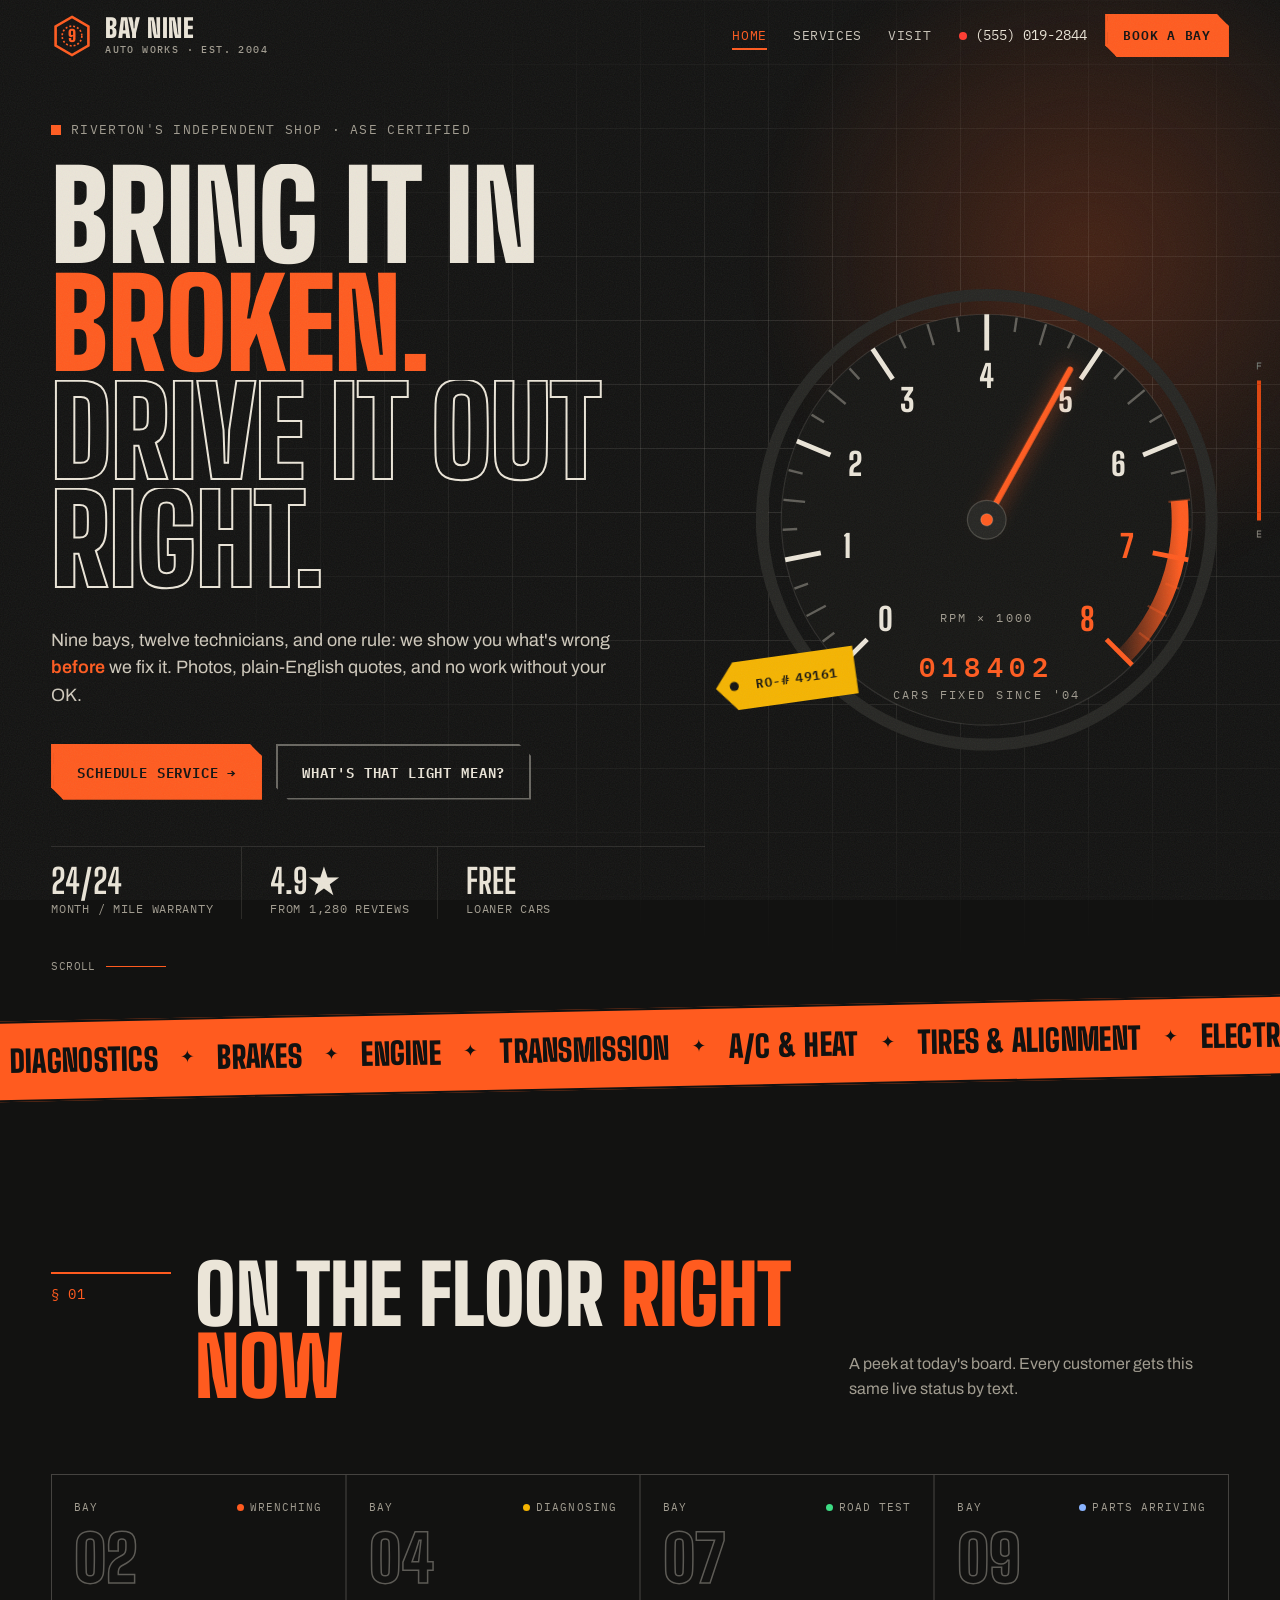
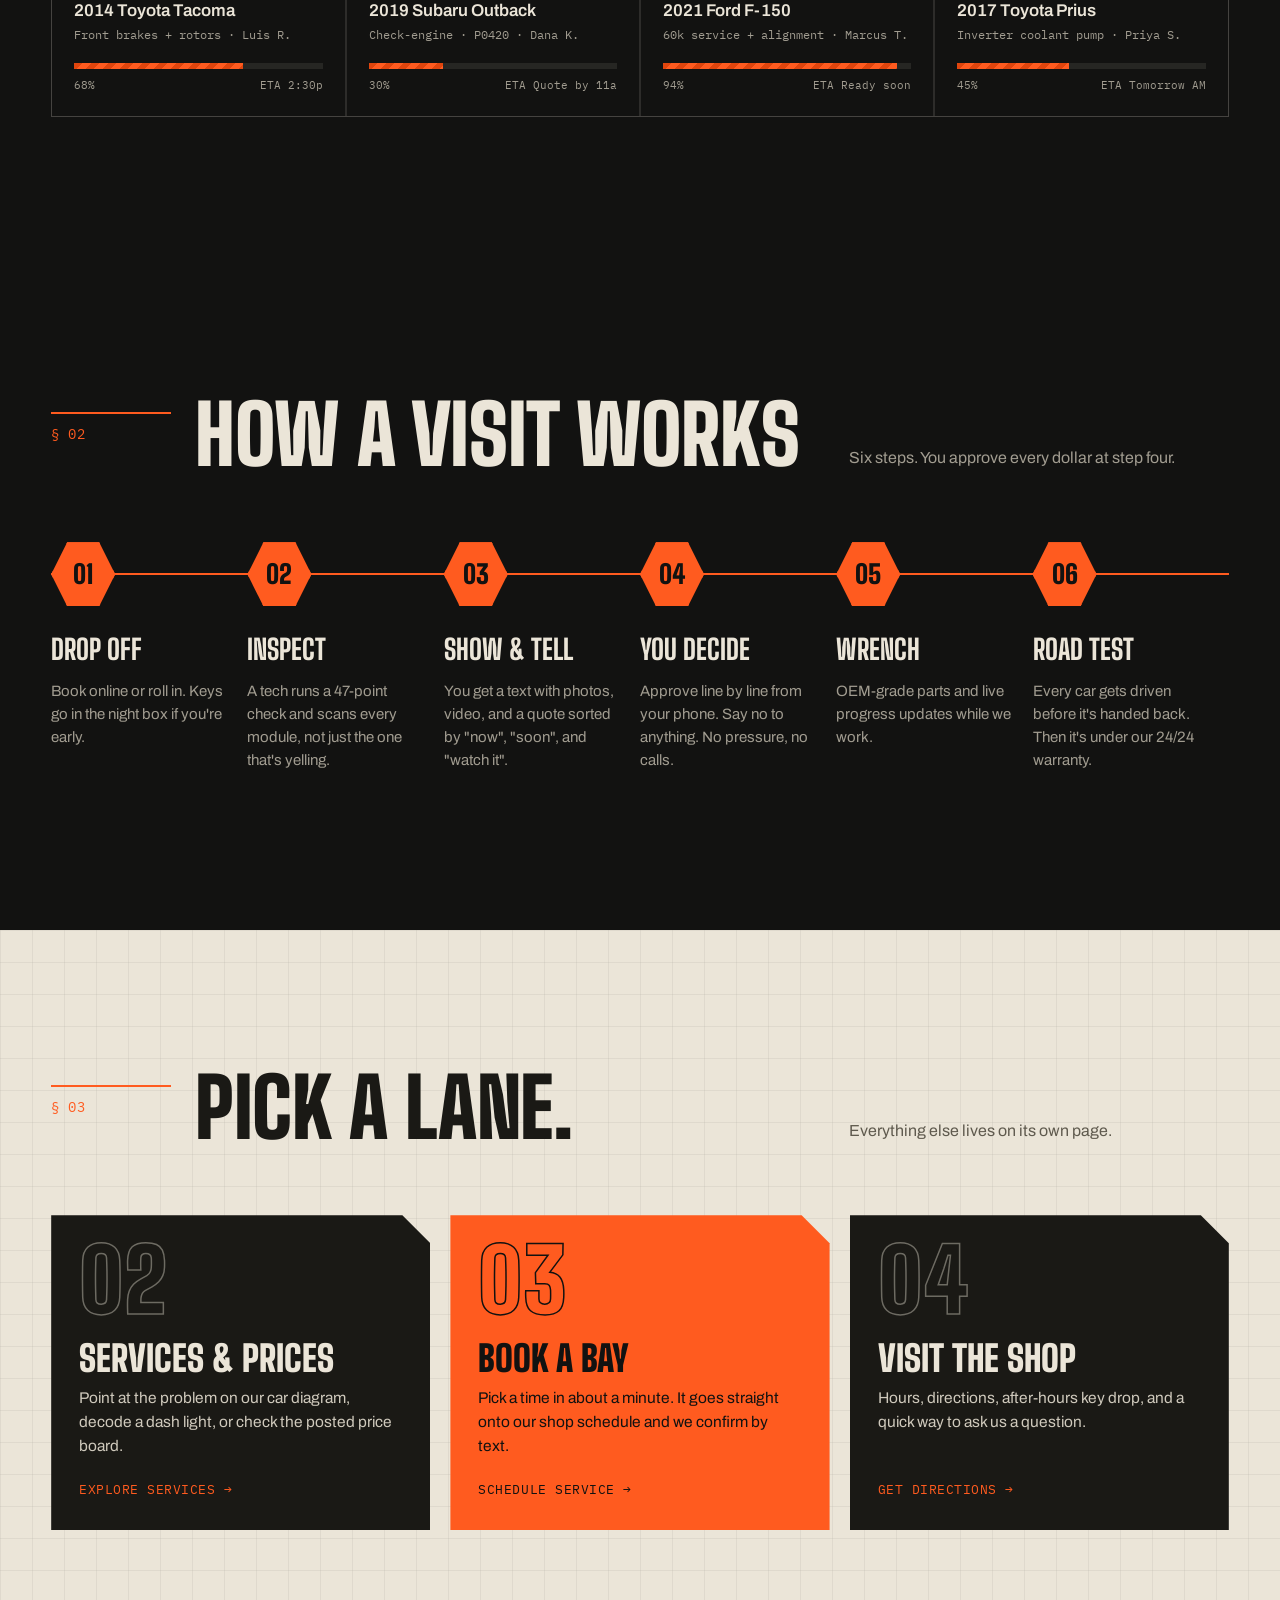
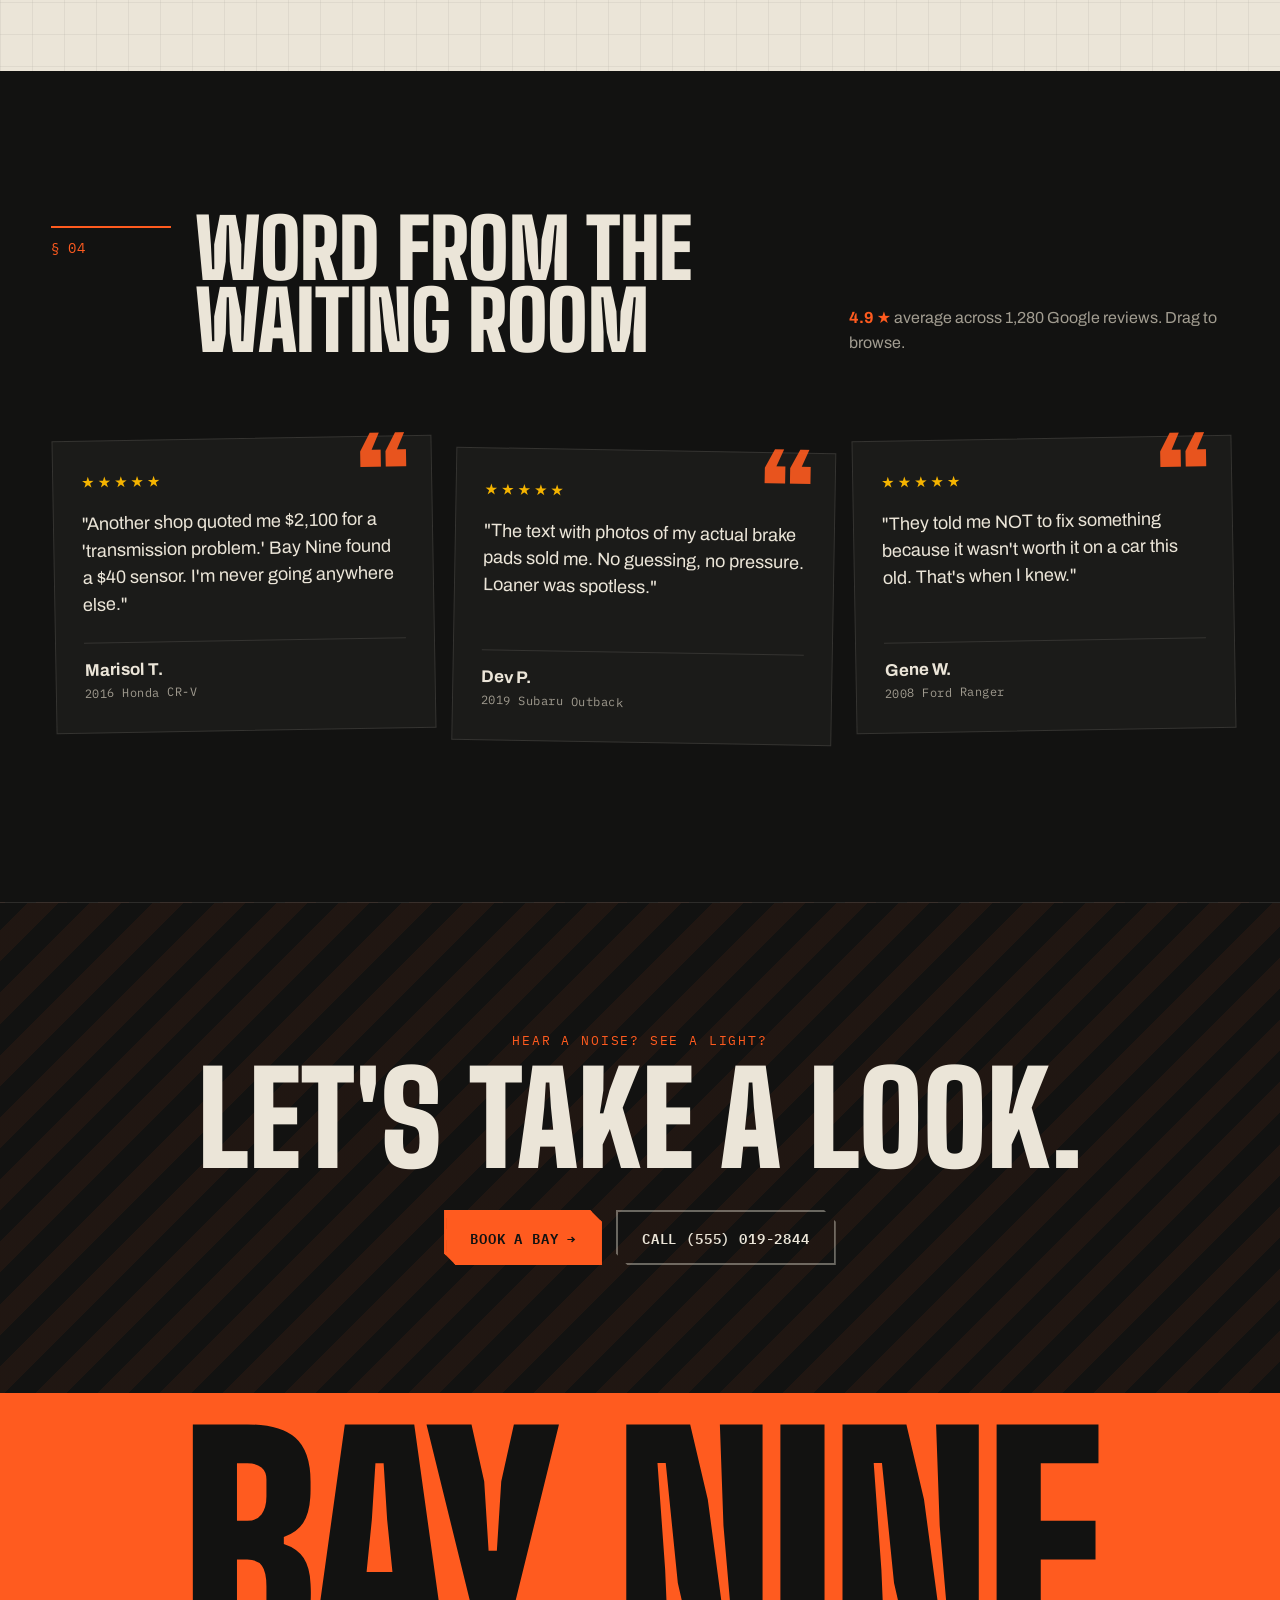
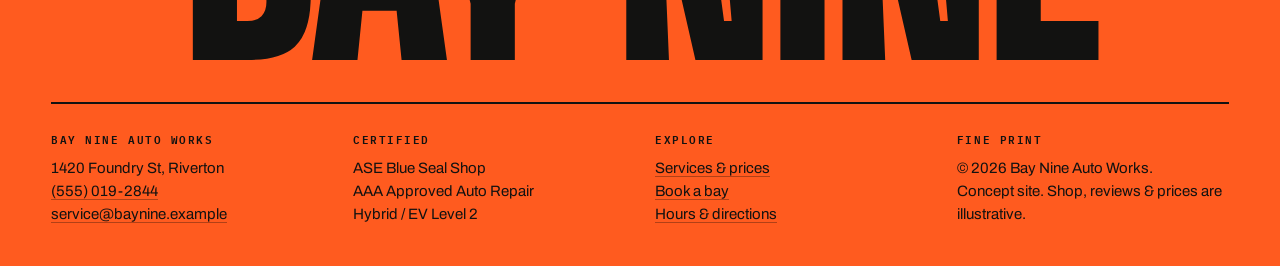
==== commit 77342f5b: "Split site into four pages and add scheduler integration point Home, Services, Book and Visit pages " ====
--- a/index.html
+++ b/index.html
@@ -3,7 +3,7 @@
 <head>
   <meta charset="utf-8" />
   <meta name="viewport" content="width=device-width, initial-scale=1" />
-  <title>Bay Nine Auto Works — Honest repair in Riverton</title>
+  <title>Bay Nine Auto Works | Honest repair in Riverton</title>
   <meta name="description" content="Bay Nine Auto Works: independent, ASE-certified auto repair in Riverton. Diagnostics, brakes, engine, A/C, tires and more. Book online in under a minute." />
   <meta name="theme-color" content="#121211" />
   <link rel="icon" href="assets/favicon.svg" type="image/svg+xml" />
@@ -12,7 +12,7 @@
   <link href="https://fonts.googleapis.com/css2?family=Big+Shoulders+Display:wght@500;700;800;900&family=IBM+Plex+Mono:wght@400;500;600&family=Archivo:wght@400;500;600;700&display=swap" rel="stylesheet" />
   <link rel="stylesheet" href="styles.css" />
 </head>
-<body>
+<body data-page="home">
   <a class="skip" href="#main">Skip to content</a>
 
   <!-- Scroll "fuel gauge" -->
@@ -24,7 +24,7 @@
 
   <!-- ============ HEADER ============ -->
   <header class="nav" id="top">
-    <a href="#top" class="brand" aria-label="Bay Nine Auto Works home">
+    <a href="index.html" class="brand" aria-label="Bay Nine Auto Works home">
       <svg class="brand__nut" viewBox="0 0 64 64" aria-hidden="true">
         <polygon points="32,3 57,17.5 57,46.5 32,61 7,46.5 7,17.5" fill="none" stroke="currentColor" stroke-width="4"/>
         <circle cx="32" cy="32" r="15" fill="none" stroke="currentColor" stroke-width="2.5" stroke-dasharray="3 3"/>
@@ -33,27 +33,22 @@
       <span class="brand__word">Bay&nbsp;Nine<small>Auto Works · Est. 2004</small></span>
     </a>
     <nav class="nav__links" aria-label="Main">
-      <a href="#services">Services</a>
-      <a href="#decoder">Warning Lights</a>
-      <a href="#prices">Prices</a>
-      <a href="#process">How it works</a>
-      <a href="#visit">Visit</a>
+      <a href="index.html" aria-current="page">Home</a>
+      <a href="services.html">Services</a>
+      <a href="contact.html">Visit</a>
     </nav>
     <div class="nav__cta">
       <a class="nav__phone" href="tel:+15550192844"><span class="status-dot" data-open-dot></span>(555) 019-2844</a>
-      <a class="btn btn--orange btn--sm" href="#book">Book a bay</a>
+      <a class="btn btn--orange btn--sm" href="book.html">Book a bay</a>
     </div>
     <button class="nav__burger" aria-label="Open menu" aria-expanded="false"><span></span><span></span></button>
   </header>
 
   <div class="drawer" hidden>
-    <a href="#services">Services</a>
-    <a href="#decoder">Warning Lights</a>
-    <a href="#prices">Prices</a>
-    <a href="#process">How it works</a>
-    <a href="#reviews">Reviews</a>
-    <a href="#visit">Visit</a>
-    <a href="#book" class="drawer__book">Book a bay →</a>
+    <a href="index.html" aria-current="page">Home</a>
+    <a href="services.html">Services</a>
+    <a href="contact.html">Visit</a>
+    <a href="book.html" class="drawer__book">Book a bay →</a>
   </div>
 
   <main id="main">
@@ -70,8 +65,8 @@
         </h1>
         <p class="hero__lede">Nine bays, twelve technicians, and one rule: we show you what's wrong <em>before</em> we fix it. Photos, plain-English quotes, and no work without your OK.</p>
         <div class="hero__actions">
-          <a href="#book" class="btn btn--orange">Schedule service <span class="btn__arrow">→</span></a>
-          <a href="#decoder" class="btn btn--ghost">What's that light mean?</a>
+          <a href="book.html" class="btn btn--orange">Schedule service <span class="btn__arrow">→</span></a>
+          <a href="services.html#decoder" class="btn btn--ghost">What's that light mean?</a>
         </div>
         <ul class="hero__creds">
           <li><strong>24/24</strong> month / mile warranty</li>
@@ -129,158 +124,10 @@
       <div class="bays" data-bays></div>
     </section>
 
-    <!-- ============ SERVICES / CAR EXPLORER ============ -->
-    <section class="services section section--paper" id="services">
-      <div class="section__head">
-        <p class="section__num mono">§ 02</p>
-        <h2 class="section__title">Point at the problem.</h2>
-        <p class="section__note">Tap any marker on the car to see what we do there, what it costs, and how long it takes.</p>
-      </div>
-
-      <div class="explorer">
-        <div class="explorer__stage">
-          <svg class="car" viewBox="0 0 800 300" role="img" aria-label="Diagram of a car with service areas">
-            <defs>
-              <pattern id="hatch" width="6" height="6" patternUnits="userSpaceOnUse" patternTransform="rotate(45)">
-                <line x1="0" y1="0" x2="0" y2="6" stroke="currentColor" stroke-width="1" opacity=".25"/>
-              </pattern>
-            </defs>
-            <!-- dimension lines -->
-            <g class="car__dims">
-              <line x1="50" y1="40" x2="750" y2="40"/>
-              <line x1="50" y1="32" x2="50" y2="48"/>
-              <line x1="750" y1="32" x2="750" y2="48"/>
-              <text x="400" y="34" text-anchor="middle">4,712 mm</text>
-              <line x1="190" y1="285" x2="610" y2="285"/>
-              <line x1="190" y1="277" x2="190" y2="293"/>
-              <line x1="610" y1="277" x2="610" y2="293"/>
-              <text x="400" y="280" text-anchor="middle">WHEELBASE 2,830</text>
-            </g>
-            <line class="car__ground" x1="10" y1="257" x2="790" y2="257"/>
-            <g class="car__body draw">
-              <path d="M50,215 L50,182 Q52,162 80,156 L200,138 L285,92 Q300,84 325,83 L480,83 Q505,84 525,96 L600,138 L705,150 Q745,156 750,186 L750,215 L662,215 A52,52 0 0 0 558,215 L242,215 A52,52 0 0 0 138,215 Z"/>
-              <path d="M215,135 L290,96 L392,96 L392,135 Z" class="glass"/>
-              <path d="M405,96 L512,96 Q522,97 530,104 L578,135 L405,135 Z" class="glass"/>
-              <line x1="398" y1="96" x2="398" y2="212"/>
-              <line x1="575" y1="140" x2="575" y2="212"/>
-              <path d="M62,176 L745,176"/>
-              <path d="M360,150 L382,150"/>
-              <path d="M540,150 L562,150"/>
-              <path d="M722,162 Q740,164 746,174 L722,174 Z"/>
-              <rect x="52" y="168" width="14" height="18"/>
-              <path d="M600,140 L700,151"/>
-            </g>
-            <g class="car__wheel draw" data-wheel>
-              <circle cx="190" cy="215" r="42"/>
-              <circle cx="190" cy="215" r="26"/>
-              <circle cx="190" cy="215" r="7"/>
-              <g class="spokes"><line x1="190" y1="189" x2="190" y2="241"/><line x1="164" y1="215" x2="216" y2="215"/><line x1="172" y1="197" x2="208" y2="233"/><line x1="208" y1="197" x2="172" y2="233"/></g>
-            </g>
-            <g class="car__wheel draw" data-wheel>
-              <circle cx="610" cy="215" r="42"/>
-              <circle cx="610" cy="215" r="26"/>
-              <circle cx="610" cy="215" r="7"/>
-              <g class="spokes"><line x1="610" y1="189" x2="610" y2="241"/><line x1="584" y1="215" x2="636" y2="215"/><line x1="592" y1="197" x2="628" y2="233"/><line x1="628" y1="197" x2="592" y2="233"/></g>
-            </g>
-            <!-- ghost internals -->
-            <g class="car__ghost">
-              <rect x="626" y="146" width="64" height="22" rx="3" fill="url(#hatch)"/>
-              <rect x="380" y="196" width="140" height="12" rx="6"/>
-              <path d="M70,206 L380,206"/>
-            </g>
-          </svg>
-          <div class="hotspots" data-hotspots></div>
-        </div>
-
-        <aside class="explorer__panel" aria-live="polite">
-          <div class="panel__tab mono" data-p-code>SYS-01</div>
-          <h3 class="panel__title" data-p-title>Engine &amp; Diagnostics</h3>
-          <p class="panel__desc" data-p-desc></p>
-          <ul class="panel__list" data-p-list></ul>
-          <div class="panel__meta">
-            <div><span class="mono">FROM</span><strong data-p-price>$95</strong></div>
-            <div><span class="mono">TYPICAL TIME</span><strong data-p-time>1–2 hrs</strong></div>
-          </div>
-          <button class="btn btn--orange btn--block" data-p-book>Book this service →</button>
-        </aside>
-      </div>
-    </section>
-
-    <!-- ============ WARNING LIGHT DECODER ============ -->
-    <section class="decoder section section--dark" id="decoder">
-      <div class="section__head">
-        <p class="section__num mono">§ 03</p>
-        <h2 class="section__title">Your dash is talking.<br/><span class="accent">Here's the translation.</span></h2>
-        <p class="section__note">Tap a light you're seeing. We'll tell you how worried to be.</p>
-      </div>
-
-      <div class="dash">
-        <div class="dash__cluster" role="tablist" aria-label="Dashboard warning lights" data-lights></div>
-        <div class="dash__readout">
-          <div class="readout__screen">
-            <p class="mono readout__label">DECODED</p>
-            <h3 class="readout__title" data-l-title>Pick a light</h3>
-            <div class="severity" data-l-sev>
-              <span></span><span></span><span></span><span></span><span></span>
-            </div>
-            <p class="readout__verdict mono" data-l-verdict>—</p>
-            <p class="readout__body" data-l-body>Each symbol on your dash means something specific. Select one on the left and we'll explain it in plain English.</p>
-            <a href="#book" class="btn btn--orange btn--sm" data-l-cta hidden>Get it checked →</a>
-          </div>
-        </div>
-      </div>
-    </section>
-
-    <!-- ============ PRICE BOARD ============ -->
-    <section class="prices section section--paper" id="prices">
-      <div class="section__head">
-        <p class="section__num mono">§ 04</p>
-        <h2 class="section__title">The price board.</h2>
-        <p class="section__note">Posted prices. Parts quoted before we touch a bolt. Diagnostic fee goes toward the repair.</p>
-      </div>
-
-      <div class="board">
-        <div class="board__col">
-          <h3 class="board__heading">Maintenance</h3>
-          <dl>
-            <div><dt>Synthetic oil &amp; filter</dt><dd>$69</dd></div>
-            <div><dt>Tire rotation &amp; balance</dt><dd>$45</dd></div>
-            <div><dt>Cabin + engine air filters</dt><dd>$54</dd></div>
-            <div><dt>Coolant flush</dt><dd>$129</dd></div>
-            <div><dt>Brake fluid exchange</dt><dd>$99</dd></div>
-            <div><dt>State inspection</dt><dd>$35</dd></div>
-          </dl>
-        </div>
-        <div class="board__col">
-          <h3 class="board__heading">Repair</h3>
-          <dl>
-            <div><dt>Check-engine diagnostic</dt><dd>$95</dd></div>
-            <div><dt>Brake pads, per axle</dt><dd>$189</dd></div>
-            <div><dt>Pads + rotors, per axle</dt><dd>$349</dd></div>
-            <div><dt>4-wheel alignment</dt><dd>$119</dd></div>
-            <div><dt>A/C evacuate &amp; recharge</dt><dd>$159</dd></div>
-            <div><dt>Battery test + install</dt><dd>$45<sup>+parts</sup></dd></div>
-          </dl>
-        </div>
-        <div class="board__note">
-          <p class="mono">LABOR RATE</p>
-          <p class="board__big">$128<small>/hr</small></p>
-          <p>Below dealer average by about $60/hr. Same OEM-grade parts.</p>
-          <svg class="stamp" viewBox="0 0 160 160" aria-hidden="true">
-            <defs><path id="circ" d="M80,80 m-58,0 a58,58 0 1,1 116,0 a58,58 0 1,1 -116,0"/></defs>
-            <circle cx="80" cy="80" r="76" fill="none" stroke="currentColor" stroke-width="3"/>
-            <circle cx="80" cy="80" r="46" fill="none" stroke="currentColor" stroke-width="1.5"/>
-            <g class="stamp__ring"><text font-family="IBM Plex Mono, monospace" font-size="11" font-weight="600" letter-spacing="1.6" fill="currentColor"><textPath href="#circ" textLength="360">NO SURPRISES · NO UPSELLS · </textPath></text></g>
-            <text x="80" y="91" text-anchor="middle" font-family="Big Shoulders Display, sans-serif" font-weight="900" font-size="30" fill="currentColor">OK'D</text>
-          </svg>
-        </div>
-      </div>
-    </section>
-
     <!-- ============ PROCESS ============ -->
     <section class="process section section--dark" id="process">
       <div class="section__head">
-        <p class="section__num mono">§ 05</p>
+        <p class="section__num mono">§ 02</p>
         <h2 class="section__title">How a visit works</h2>
         <p class="section__note">Six steps. You approve every dollar at step four.</p>
       </div>
@@ -294,142 +141,39 @@
       </ol>
     </section>
 
-    <!-- ============ BOOKING ============ -->
-    <section class="book section section--paper" id="book">
-      <div class="section__head">
-        <p class="section__num mono">§ 06</p>
-        <h2 class="section__title">Book a bay.</h2>
-        <p class="section__note">About 60 seconds. We'll text you to confirm. Need help today? Call <a href="tel:+15550192844">(555) 019-2844</a>.</p>
-      </div>
-
-      <div class="booking">
-        <form class="ticket" novalidate data-form>
-          <div class="ticket__progress" aria-hidden="true">
-            <span class="is-active">Vehicle</span><span>Service</span><span>Date</span><span>Contact</span>
-          </div>
-
-          <!-- STEP 1 -->
-          <fieldset class="step-pane is-active" data-step="0">
-            <legend>What are we working on?</legend>
-            <div class="row row--3">
-              <label class="field"><span>Year</span>
-                <select name="year" required data-years><option value="">Select</option></select>
-              </label>
-              <label class="field"><span>Make</span>
-                <input name="make" list="makes" placeholder="e.g. Toyota" required autocomplete="off"/>
-                <datalist id="makes">
-                  <option>Acura</option><option>Audi</option><option>BMW</option><option>Chevrolet</option><option>Dodge</option><option>Ford</option><option>GMC</option><option>Honda</option><option>Hyundai</option><option>Jeep</option><option>Kia</option><option>Lexus</option><option>Mazda</option><option>Mercedes-Benz</option><option>Nissan</option><option>Ram</option><option>Subaru</option><option>Tesla</option><option>Toyota</option><option>Volkswagen</option><option>Volvo</option>
-                </datalist>
-              </label>
-              <label class="field"><span>Model</span>
-                <input name="model" placeholder="e.g. Tacoma" required/>
-              </label>
-            </div>
-            <label class="field"><span>Approx. mileage <em class="mono" data-miles-out>60,000 mi</em></span>
-              <input type="range" name="miles" min="0" max="250000" step="5000" value="60000" data-miles/>
-            </label>
-          </fieldset>
-
-          <!-- STEP 2 -->
-          <fieldset class="step-pane" data-step="1">
-            <legend>What does it need?</legend>
-            <div class="chips" data-chips>
-              <label><input type="checkbox" name="svc" value="Oil change"/><span>Oil change</span></label>
-              <label><input type="checkbox" name="svc" value="Check-engine light"/><span>Check-engine light</span></label>
-              <label><input type="checkbox" name="svc" value="Brakes"/><span>Brakes</span></label>
-              <label><input type="checkbox" name="svc" value="Tires & alignment"/><span>Tires &amp; alignment</span></label>
-              <label><input type="checkbox" name="svc" value="A/C & heat"/><span>A/C &amp; heat</span></label>
-              <label><input type="checkbox" name="svc" value="Battery & electrical"/><span>Battery &amp; electrical</span></label>
-              <label><input type="checkbox" name="svc" value="Transmission"/><span>Transmission</span></label>
-              <label><input type="checkbox" name="svc" value="Exhaust"/><span>Exhaust</span></label>
-              <label><input type="checkbox" name="svc" value="State inspection"/><span>State inspection</span></label>
-              <label><input type="checkbox" name="svc" value="Something's off"/><span>Not sure, something's off</span></label>
-            </div>
-            <label class="field"><span>Describe it (noises, smells, when it happens)</span>
-              <textarea name="notes" rows="3" placeholder="Grinding noise from front left when braking, mostly in the morning…"></textarea>
-            </label>
-          </fieldset>
-
-          <!-- STEP 3 -->
-          <fieldset class="step-pane" data-step="2">
-            <legend>Pick a drop-off time</legend>
-            <div class="sched">
-              <div class="cal">
-                <div class="cal__head">
-                  <button type="button" class="cal__nav" data-cal-prev aria-label="Previous month">‹</button>
-                  <strong data-cal-label></strong>
-                  <button type="button" class="cal__nav" data-cal-next aria-label="Next month">›</button>
-                </div>
-                <div class="cal__dow mono"><span>S</span><span>M</span><span>T</span><span>W</span><span>T</span><span>F</span><span>S</span></div>
-                <div class="cal__grid" data-cal-grid></div>
-              </div>
-              <div class="slots">
-                <p class="mono slots__label" data-slot-label>Select a date</p>
-                <div class="slots__grid" data-slots></div>
-                <div class="toggle-row">
-                  <label class="toggle"><input type="radio" name="stay" value="Waiting" /><span>I'll wait (lounge + Wi-Fi)</span></label>
-                  <label class="toggle"><input type="radio" name="stay" value="Drop-off" checked /><span>Drop-off</span></label>
-                  <label class="toggle"><input type="radio" name="stay" value="Loaner" /><span>Need a loaner</span></label>
-                </div>
-              </div>
-            </div>
-          </fieldset>
-
-          <!-- STEP 4 -->
-          <fieldset class="step-pane" data-step="3">
-            <legend>Where do we send updates?</legend>
-            <div class="row row--2">
-              <label class="field"><span>Full name</span><input name="name" required autocomplete="name"/></label>
-              <label class="field"><span>Mobile</span><input name="phone" type="tel" required autocomplete="tel" placeholder="(555) 555-5555"/></label>
-            </div>
-            <label class="field"><span>Email <em>(optional)</em></span><input name="email" type="email" autocomplete="email"/></label>
-            <label class="check"><input type="checkbox" name="sms" checked/> <span>Text me photos, quotes &amp; status updates</span></label>
-          </fieldset>
-
-          <p class="form-error" role="alert" data-error></p>
-
-          <div class="ticket__nav">
-            <button type="button" class="btn btn--ghost-dark" data-back hidden>← Back</button>
-            <button type="button" class="btn btn--orange" data-next>Next →</button>
-            <button type="submit" class="btn btn--orange" data-submit hidden>Reserve my bay ✓</button>
-          </div>
-
-          <!-- SUCCESS -->
-          <div class="done" data-done hidden>
-            <div class="done__stamp">Scheduled</div>
-            <h3>You're on the board.</h3>
-            <p data-done-msg></p>
-            <button type="button" class="btn btn--ghost-dark" data-reset>Book another vehicle</button>
-          </div>
-        </form>
-
-        <!-- live repair order -->
-        <aside class="ro" aria-label="Repair order summary">
-          <div class="ro__head">
-            <div>
-              <p class="mono">REPAIR ORDER</p>
-              <p class="ro__num mono" data-ro-num>#—</p>
-            </div>
-            <svg viewBox="0 0 64 64" class="ro__logo" aria-hidden="true"><polygon points="32,3 57,17.5 57,46.5 32,61 7,46.5 7,17.5" fill="none" stroke="currentColor" stroke-width="4"/><text x="32" y="41" text-anchor="middle" font-family="Big Shoulders Display, sans-serif" font-weight="900" font-size="26" fill="currentColor">9</text></svg>
-          </div>
-          <dl class="ro__rows">
-            <div><dt>Vehicle</dt><dd data-ro-vehicle>—</dd></div>
-            <div><dt>Mileage</dt><dd data-ro-miles>60,000</dd></div>
-            <div><dt>Service</dt><dd data-ro-svc>—</dd></div>
-            <div><dt>Drop-off</dt><dd data-ro-date>—</dd></div>
-            <div><dt>While you wait</dt><dd data-ro-stay>Drop-off</dd></div>
-            <div><dt>Customer</dt><dd data-ro-name>—</dd></div>
-          </dl>
-          <div class="ro__barcode" aria-hidden="true" data-barcode></div>
-          <p class="ro__fine mono">Nothing is billed without your approval. Diagnostic fee applies to repair.</p>
-        </aside>
+    <!-- ============ WHERE NEXT ============ -->
+    <section class="next section section--paper">
+      <div class="section__head">
+        <p class="section__num mono">§ 03</p>
+        <h2 class="section__title">Pick a lane.</h2>
+        <p class="section__note">Everything else lives on its own page.</p>
+      </div>
+      <div class="lanes">
+        <a class="lane" href="services.html">
+          <span class="lane__n">02</span>
+          <h3>Services &amp; prices</h3>
+          <p>Point at the problem on our car diagram, decode a dash light, or check the posted price board.</p>
+          <span class="lane__go mono">Explore services →</span>
+        </a>
+        <a class="lane lane--hot" href="book.html">
+          <span class="lane__n">03</span>
+          <h3>Book a bay</h3>
+          <p>Pick a time in about a minute. It goes straight onto our shop schedule and we confirm by text.</p>
+          <span class="lane__go mono">Schedule service →</span>
+        </a>
+        <a class="lane" href="contact.html">
+          <span class="lane__n">04</span>
+          <h3>Visit the shop</h3>
+          <p>Hours, directions, after-hours key drop, and a quick way to ask us a question.</p>
+          <span class="lane__go mono">Get directions →</span>
+        </a>
       </div>
     </section>
 
     <!-- ============ REVIEWS ============ -->
     <section class="reviews section section--dark" id="reviews">
       <div class="section__head">
-        <p class="section__num mono">§ 07</p>
+        <p class="section__num mono">§ 04</p>
         <h2 class="section__title">Word from the waiting room</h2>
         <p class="section__note"><strong class="accent">4.9 ★</strong> average across 1,280 Google reviews. Drag to browse.</p>
       </div>
@@ -443,93 +187,18 @@
       </div>
     </section>
 
-    <!-- ============ FAQ ============ -->
-    <section class="faq section section--paper">
-      <div class="section__head">
-        <p class="section__num mono">§ 08</p>
-        <h2 class="section__title">Straight answers</h2>
-      </div>
-      <div class="faq__list">
-        <details><summary>Do you work on my make?</summary><p>Almost certainly. We service all domestic, Asian, and European makes, plus hybrids and most EVs. We have factory-level scan tools for Toyota, Honda, Ford, GM, Stellantis, VW/Audi, BMW, and Mercedes.</p></details>
-        <details><summary>Will using an independent shop void my warranty?</summary><p>No. Federal law (Magnuson-Moss) protects your right to have maintenance done anywhere. We use OEM-spec fluids and parts and log everything, so your records stay clean.</p></details>
-        <details><summary>How does the loaner program work?</summary><p>For jobs that run over 4 hours, a loaner is free. You just need a valid license and insurance. Reserve one when you book, since the fleet is first-come.</p></details>
-        <details><summary>What's covered by the 24/24 warranty?</summary><p>Parts and labor on every repair for 24 months or 24,000 miles, whichever comes first. It's honored at 30,000+ partner shops nationwide if you're on the road.</p></details>
-        <details><summary>Can I bring my own parts?</summary><p>Sometimes. We'll install customer-supplied parts on a case-by-case basis, but we can't warranty the part itself, only our labor.</p></details>
-        <details><summary>Do you offer financing?</summary><p>Yes. 6 months no-interest financing on repairs over $500, with approval in about two minutes at the counter or by text.</p></details>
-      </div>
-    </section>
-
-    <!-- ============ VISIT ============ -->
-    <section class="visit section section--dark" id="visit">
-      <div class="section__head">
-        <p class="section__num mono">§ 09</p>
-        <h2 class="section__title">Come find us</h2>
-      </div>
-      <div class="visit__grid">
-        <div class="map">
-          <svg viewBox="0 0 500 380" aria-label="Map showing Bay Nine at 1420 Foundry Street" role="img">
-            <rect width="500" height="380" class="map__bg"/>
-            <g class="map__blocks">
-              <rect x="20" y="20" width="130" height="90"/><rect x="180" y="20" width="110" height="90"/><rect x="320" y="20" width="160" height="90"/>
-              <rect x="20" y="150" width="130" height="80"/><rect x="320" y="150" width="70" height="80"/><rect x="410" y="150" width="70" height="80"/>
-              <rect x="20" y="270" width="200" height="90"/><rect x="250" y="270" width="230" height="90"/>
-            </g>
-            <rect x="180" y="150" width="110" height="80" class="map__park"/>
-            <text x="235" y="195" text-anchor="middle" class="map__label">RIVER PARK</text>
-            <g class="map__roads">
-              <line x1="0" y1="130" x2="500" y2="130"/><line x1="0" y1="250" x2="500" y2="250"/>
-              <line x1="165" y1="0" x2="165" y2="380"/><line x1="305" y1="0" x2="305" y2="380"/>
-            </g>
-            <text x="12" y="126" class="map__street">FOUNDRY ST</text>
-            <text x="12" y="246" class="map__street">MILL AVE</text>
-            <text x="300" y="370" class="map__street" transform="rotate(-90 300 370)">5TH ST</text>
-            <path class="map__route" d="M0,250 L165,250 L165,130 L360,130"/>
-            <g class="map__pin" transform="translate(360 130)">
-              <circle r="22" class="map__pulse"/>
-              <path d="M0,-4 C-14,-4 -18,-26 0,-34 C18,-26 14,-4 0,-4 Z" transform="translate(0 -6) scale(1.3)"/>
-              <circle cy="-40" r="6" class="map__pin-dot"/>
-            </g>
-            <g class="map__callout" transform="translate(388 40)">
-              <rect width="112" height="40" rx="2"/>
-              <text x="10" y="17">BAY NINE</text>
-              <text x="10" y="31" class="small">1420 Foundry St</text>
-            </g>
-          </svg>
-          <a class="map__link mono" href="https://maps.google.com/?q=1420+Foundry+St" target="_blank" rel="noopener">Open in Maps ↗</a>
-        </div>
-
-        <div class="visit__info">
-          <div class="open-badge" data-open-badge><span class="status-dot" data-open-dot></span><span data-open-text>Checking hours…</span></div>
-          <address>
-            <strong>1420 Foundry Street</strong><br/>Riverton, ST 40127
-          </address>
-          <table class="hours" data-hours>
-            <tr data-day="1"><th>Monday</th><td>7:00a – 6:00p</td></tr>
-            <tr data-day="2"><th>Tuesday</th><td>7:00a – 6:00p</td></tr>
-            <tr data-day="3"><th>Wednesday</th><td>7:00a – 6:00p</td></tr>
-            <tr data-day="4"><th>Thursday</th><td>7:00a – 6:00p</td></tr>
-            <tr data-day="5"><th>Friday</th><td>7:00a – 6:00p</td></tr>
-            <tr data-day="6"><th>Saturday</th><td>8:00a – 2:00p</td></tr>
-            <tr data-day="0"><th>Sunday</th><td>Closed</td></tr>
-          </table>
-          <div class="visit__btns">
-            <a class="btn btn--orange" href="tel:+15550192844">Call (555) 019-2844</a>
-            <a class="btn btn--ghost" href="sms:+15550192844">Text us</a>
-          </div>
-
-          <form class="quick" data-quick novalidate>
-            <p class="mono quick__label">QUICK QUESTION?</p>
-            <div class="quick__row">
-              <input name="q_contact" placeholder="Phone or email" aria-label="Phone or email" required/>
-              <input name="q_msg" placeholder="What's up with your car?" aria-label="Your question" required/>
-              <button class="btn btn--orange btn--sm" type="submit">Send</button>
-            </div>
-            <p class="quick__ok mono" data-quick-ok hidden>✓ Got it. A service advisor will reply within 1 business hour.</p>
-          </form>
-        </div>
-      </div>
-    </section>
+    <!-- ============ CTA BAND ============ -->
+    <section class="cta-band">
+      <p class="mono cta-band__kicker">Hear a noise? See a light?</p>
+      <h2 class="cta-band__title">Let's take a look.</h2>
+      <div class="cta-band__actions">
+        <a href="book.html" class="btn btn--orange">Book a bay <span class="btn__arrow">→</span></a>
+        <a href="tel:+15550192844" class="btn btn--ghost">Call (555) 019-2844</a>
+      </div>
+    </section>
+
   </main>
+
 
   <!-- ============ FOOTER ============ -->
   <footer class="foot">
@@ -545,7 +214,7 @@
       </div>
       <div>
         <p class="mono">Explore</p>
-        <p><a href="#services">Services</a><br/><a href="#prices">Prices</a><br/><a href="#book">Book a bay</a></p>
+        <p><a href="services.html">Services &amp; prices</a><br/><a href="book.html">Book a bay</a><br/><a href="contact.html">Hours &amp; directions</a></p>
       </div>
       <div>
         <p class="mono">Fine print</p>
@@ -557,7 +226,7 @@
   <!-- mobile action bar -->
   <div class="mbar">
     <a href="tel:+15550192844" class="mbar__call">Call</a>
-    <a href="#book" class="mbar__book">Book a bay</a>
+    <a href="book.html" class="mbar__book">Book a bay</a>
   </div>
 
   <script src="script.js"></script>
--- a/styles.css
+++ b/styles.css
@@ -608,8 +608,83 @@
   .mbar__book { background: var(--orange); color: var(--ink); }
 }
 
+/* ---------- multi-page: active nav ---------- */
+.nav__links a[aria-current="page"] { opacity: 1; color: var(--orange); }
+.nav__links a[aria-current="page"]::after { right: 0; }
+.drawer a[aria-current="page"] { color: var(--orange); }
+.drawer a[aria-current="page"]::before { content: "▸ "; }
+
+/* ---------- page hero (inner pages) ---------- */
+.page-hero { position: relative; overflow: hidden; padding: 160px var(--pad) 90px; border-bottom: 1px solid var(--line-dark); }
+.page-hero::before { content: ""; position: absolute; z-index: -1; width: 50vw; height: 50vw; right: -12vw; top: -18vw; background: radial-gradient(circle, rgba(255,91,31,.2), transparent 60%); filter: blur(20px); }
+.page-hero__inner { max-width: var(--max); margin: 0 auto; position: relative; }
+.page-hero__title { font-size: clamp(64px, 11vw, 168px); margin-bottom: 26px; }
+.page-hero__lede { max-width: 560px; font-size: clamp(17px, 1.4vw, 20px); color: #cfc9bc; margin: 0; opacity: 0; animation: fade .8s .45s forwards; }
+.page-hero__num { position: absolute; right: var(--pad); bottom: -.12em; font-family: var(--f-display); font-weight: 900; line-height: .8; font-size: clamp(180px, 30vw, 440px); color: transparent; -webkit-text-stroke: 2px rgba(255,91,31,.45); pointer-events: none; opacity: 0; animation: numIn 1.2s .2s var(--ease) forwards; }
+@keyframes numIn { from { opacity: 0; transform: translateY(12%); } to { opacity: 1; transform: none; } }
+.page-hero__creds { margin-top: 36px; max-width: 640px; }
+.jump { display: flex; flex-wrap: wrap; gap: 10px; margin-top: 34px; opacity: 0; animation: fade .8s .6s forwards; }
+.jump a { font-family: var(--f-mono); font-size: 12.5px; text-transform: uppercase; letter-spacing: .08em; text-decoration: none; padding: 9px 14px; border: 1px solid rgba(235,229,216,.3); transition: background .2s, color .2s, border-color .2s; }
+.jump a::before { content: "↓ "; color: var(--orange); }
+.jump a:hover { background: var(--orange); border-color: var(--orange); color: var(--ink); }
+.jump a:hover::before { color: var(--ink); }
+
+/* ---------- lanes (home "pick a lane", contact "before you come") ---------- */
+.lanes { display: grid; grid-template-columns: repeat(3, 1fr); gap: 20px; position: relative; }
+.lane { position: relative; display: flex; flex-direction: column; min-height: 300px; padding: 30px 28px; background: var(--paper-ink); color: var(--paper); text-decoration: none; overflow: hidden; transition: transform .35s var(--ease), background .3s, color .3s; clip-path: polygon(0 0, calc(100% - 28px) 0, 100% 28px, 100% 100%, 0 100%); }
+.lane__n { font-family: var(--f-display); font-weight: 900; font-size: 88px; line-height: .8; color: transparent; -webkit-text-stroke: 1.5px rgba(235,229,216,.4); margin-bottom: 26px; transition: -webkit-text-stroke-color .3s; }
+.lane h3 { font-family: var(--f-display); font-weight: 900; font-size: 36px; text-transform: uppercase; line-height: .95; margin: 0 0 10px; }
+.lane p { margin: 0 0 22px; color: #cfc9bc; font-size: 15.5px; transition: color .3s; }
+.lane__go { margin-top: auto; font-size: 13px; text-transform: uppercase; color: var(--orange); transition: color .3s, transform .3s var(--ease); }
+a.lane:hover { transform: translateY(-6px); background: var(--orange); color: var(--ink); }
+a.lane:hover p, a.lane:hover .lane__go { color: var(--ink); }
+a.lane:hover .lane__go { transform: translateX(6px); }
+a.lane:hover .lane__n { -webkit-text-stroke-color: var(--ink); }
+.lane--hot { background: var(--orange); color: var(--ink); }
+.lane--hot p, .lane--hot .lane__go { color: var(--ink); }
+.lane--hot .lane__n { -webkit-text-stroke-color: var(--ink); }
+a.lane--hot:hover { background: var(--paper-ink); color: var(--paper); }
+a.lane--hot:hover p { color: #cfc9bc; }
+a.lane--hot:hover .lane__go { color: var(--orange); }
+a.lane--hot:hover .lane__n { -webkit-text-stroke-color: rgba(235,229,216,.4); }
+.lane--static { min-height: 0; }
+
+/* ---------- CTA band ---------- */
+.cta-band { position: relative; padding: clamp(80px, 10vw, 140px) var(--pad); text-align: center; background:
+  repeating-linear-gradient(-45deg, transparent 0 22px, rgba(255,91,31,.06) 22px 44px), var(--ink); border-top: 1px solid var(--line-dark); }
+.cta-band__kicker { color: var(--orange); font-size: 13px; text-transform: uppercase; letter-spacing: .14em; margin: 0 0 14px; }
+.cta-band__title { font-family: var(--f-display); font-weight: 900; text-transform: uppercase; font-size: clamp(56px, 10vw, 150px); line-height: .85; margin: 0 0 36px; }
+.cta-band__actions { display: flex; flex-wrap: wrap; gap: 14px; justify-content: center; }
+
+/* ---------- booking flow (book page) ---------- */
+.flow__list { list-style: none; padding: 0; display: grid; grid-template-columns: repeat(4, 1fr); gap: 2px; background: var(--line-dark); border: 1px solid var(--line-dark); }
+.flow__list li { background: var(--ink); padding: 28px 24px 30px; position: relative; }
+.flow__list li::after { content: "→"; position: absolute; right: -10px; top: 26px; z-index: 1; width: 20px; height: 20px; display: grid; place-items: center; background: var(--orange); color: var(--ink); font-size: 12px; }
+.flow__list li:last-child::after { display: none; }
+.flow__list .mono { font-size: 12px; color: var(--orange); letter-spacing: .1em; }
+.flow__list h3 { font-family: var(--f-display); font-weight: 800; font-size: 28px; text-transform: uppercase; margin: 14px 0 8px; }
+.flow__list p { margin: 0; color: var(--muted-dark); font-size: 15px; }
+
+/* ---------- live scheduler embed ---------- */
+.embed { position: relative; border: 1.5px solid var(--paper-ink); background: #fff; box-shadow: 8px 8px 0 var(--paper-ink); }
+.embed iframe { display: block; width: 100%; height: 820px; border: 0; }
+
+@media (max-width: 1100px) {
+  .lanes { grid-template-columns: 1fr; }
+  .lane { min-height: 0; }
+  .flow__list { grid-template-columns: 1fr 1fr; }
+  .flow__list li::after { display: none; }
+}
+@media (max-width: 720px) {
+  .page-hero { padding: 120px var(--pad) 60px; }
+  .page-hero__num { font-size: 52vw; right: -4vw; }
+  .lane__n { font-size: 64px; margin-bottom: 16px; }
+  .flow__list { grid-template-columns: 1fr; }
+}
+
 @media (prefers-reduced-motion: reduce) {
   *, *::before, *::after { animation-duration: .01ms !important; animation-iteration-count: 1 !important; transition-duration: .01ms !important; scroll-behavior: auto !important; }
   .hero__title .word { transform: none; }
   .rv { opacity: 1; transform: none; }
-}
+  .page-hero__lede, .page-hero__num, .jump { opacity: 1; }
+}
